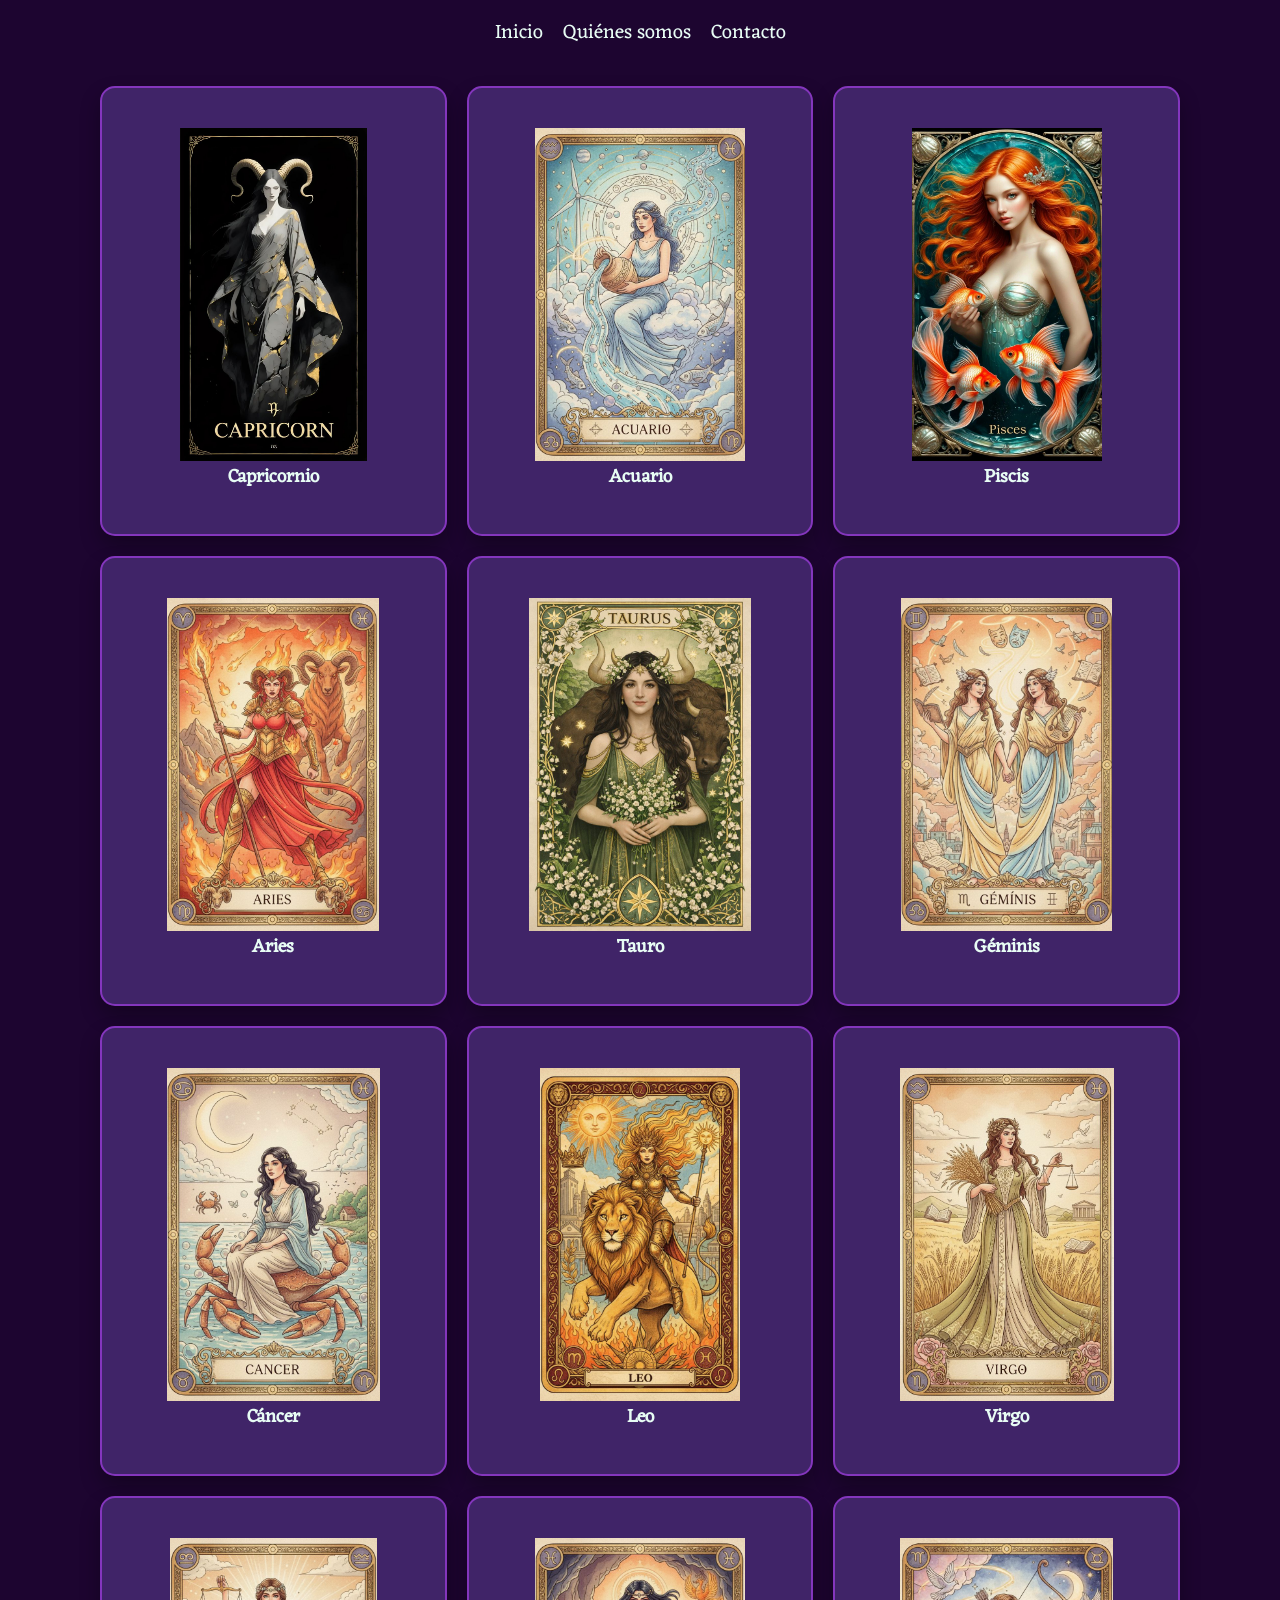
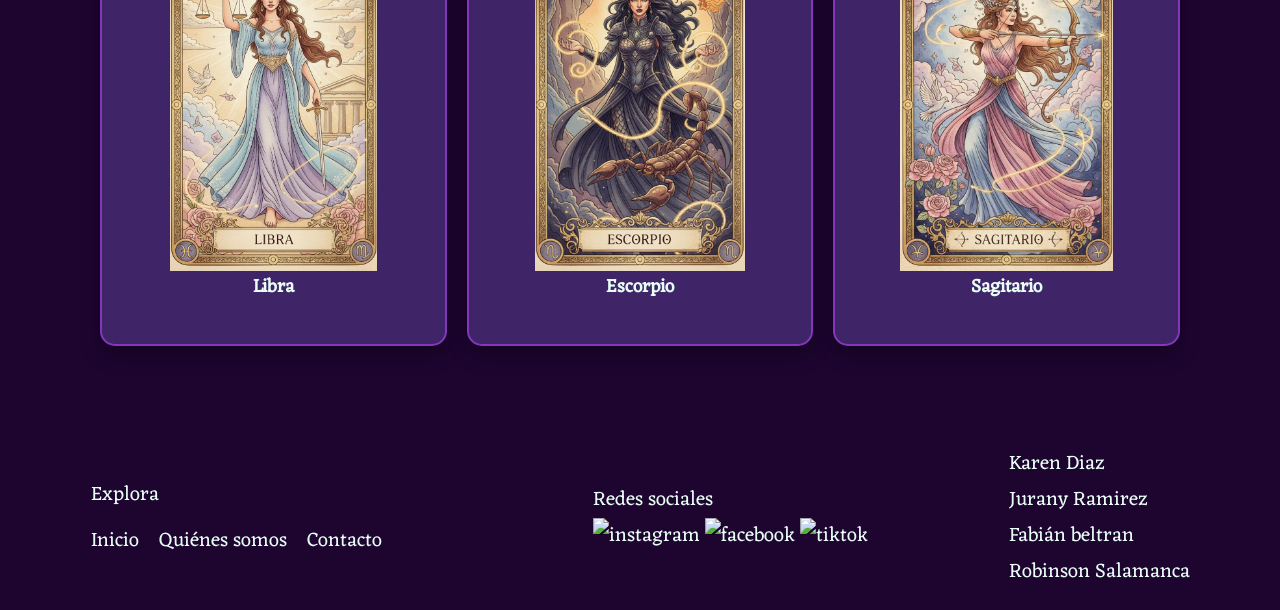
==== index.html @ 6ca30e59 "Revisar" ====
<!doctype html>
<html lang="es">
  <head>
    <meta charset="UTF-8" />
    <meta name="viewport" content="width=device-width, initial-scale=1.0" />
    <title>Tarot y tinto</title>
    <link rel="stylesheet" href="./css/styles.css" />
    <link href="https://googleapis.com" rel="stylesheet" />
    <link rel="icon" type="image/png" href="assets/favicon.png" />
  </head>
  <body>
    <nav>
      <ul>
        <li><a href="index.html">Inicio</a></li>
        <li><a href="./html/quienes-somos.html">Quiénes somos</a></li>
        <li><a href="./html/contacto.html">Contacto</a></li>
      </ul>
    </nav>

    <main id="galeria-signos">
      <div class="card" id="capricornio" onclick="voltear(this)">
        <div class="card-frente">
          <img src="assets/capricornio.jpg" alt="Capricornio" />
          <h3>Capricornio</h3>
          <p></p>
        </div>
        <div class="card-dorso">
          <h1>Capricornio</h1>
          <p>
            No todo el mundo está conspirando en tu contra, no eres tan
            importante. Deja de planear venganzas por cosas que solo pasaron en
            tu cabeza. Tu intensidad da miedo, y no del bueno.
          </p>
        </div>
      </div>

      <div class="card" id="acuario" onclick="voltear(this)">
        <div class="card-frente">
          <img src="assets/acuario.jpg" alt="Acuario" />
          <h3>Acuario</h3>
          <p></p>
        </div>
        <div class="card-dorso">
          <h1>Acuario</h1>
          <p>
            No eres "diferente" ni "especial", solo eres rara y difícil de
            tratar. Tu desapego emocional es solo una excusa para no admitir que
            te mueres de miedo de que alguien te conozca de verdad.
          </p>
        </div>
      </div>

      <div class="card" id="piscis" onclick="voltear(this)">
        <div class="card-frente">
          <img src="assets/piscis.jpg" alt="Piscis" />
          <h3>Piscis</h3>
          <p></p>
        </div>
        <div class="card-dorso">
          <h1>Piscis</h1>
          <p>
            Bájate de esa nube! Vives en un mundo de fantasía porque no aguantas
            la realidad. Deja de hacerte la víctima y de idealizar a gente que
            te trata como un zapato. ¡Amiga, date cuenta!
          </p>
        </div>
      </div>

      <div class="card" id="aries" onclick="voltear(this)">
        <div class="card-frente">
          <img src="assets/aries.jpg" alt="Aries" />
          <h3>Aries</h3>
          <p></p>
        </div>
        <div class="card-dorso">
          <h1>Aries</h1>
          <p>
            Bájale dos rayitas a tu intensidad. No eres líder, solo eres
            desesperada y quieres que todo se haga como tú digas. Deja de pelear
            con la pared, que el mundo no tiene la culpa de tu mal humor.
          </p>
        </div>
      </div>

      <div class="card" id="tauro" onclick="voltear(this)">
        <div class="card-frente">
          <img src="assets/tauro.jpg" alt="Tauro" />
          <h3>Tauro</h3>
          <p></p>
        </div>
        <div class="card-dorso">
          <h1>Tauro</h1>
          <p>
            Deja de ser tan terca y sal de ese sillón. No eres "leal", eres
            posesiva y te aferras a gente que claramente ya no te quiere ahí. Y
            no, la comida no va a llenar ese vacío emocional.
          </p>
        </div>
      </div>

      <div class="card" id="géminis" onclick="voltear(this)">
        <div class="card-frente">
          <img src="assets/geminis.jpg" alt="Géminis" />
          <h3>Géminis</h3>
          <p></p>
        </div>
        <div class="card-dorso">
          <h1>Géminis</h1>
          <p>
            Decídete por una personalidad, que ya nos tienes a todos mareados.
            Hablas tanto que ni tú misma te crees tus mentiras. Deja de ser tan
            "doble cara" y aprende a guardar un secreto por una vez.
          </p>
        </div>
      </div>

      <div class="card" id="cáncer" onclick="voltear(this)">
        <div class="card-frente">
          <img src="assets/cancer.jpg" alt="Cáncer" />
          <h3>Cáncer</h3>
          <p></p>
        </div>
        <div class="card-dorso">
          <h1>Cáncer</h1>
          <p>
            Deja de usar tus lágrimas como arma de destrucción masiva. No eres
            sensible, eres una manipuladora emocional que vive en el pasado. Tu
            ex ya te superó, supéralo tú también.
          </p>
        </div>
      </div>

      <div class="card" id="leo" onclick="voltear(this)">
        <div class="card-frente">
          <img src="assets/leo.jpg" alt="Leo" />
          <h3>Leo</h3>
          <p></p>
        </div>
        <div class="card-dorso">
          <h1>Leo</h1>
          <p>
            El sol sale para todos, no solo para iluminar tu ego. No eres el
            centro del universo y a nadie le importa tanto tu última historia de
            Instagram. Deja de buscar atención como si fueras una niña chiquita.
          </p>
        </div>
      </div>

      <div class="card" id="virgo" onclick="voltear(this)">
        <div class="card-frente">
          <img src="assets/virgo.jpg" alt="Virgo" />
          <h3>Virgo</h3>
          <p></p>
        </div>
        <div class="card-dorso">
          <h1>Virgo</h1>
          <p>
            Criticas la vida de los demás para no ver el desastre que es la
            tuya. Tu perfeccionismo es solo ansiedad disfrazada. Deja de juzgar
            a todo el mundo, que tú tampoco eres una santa.
          </p>
        </div>
      </div>

      <div class="card" id="libra" onclick="voltear(this)">
        <div class="card-frente">
          <img src="assets/libra.jpg" alt="Libra" />
          <h3>Libra</h3>
          <p></p>
        </div>
        <div class="card-dorso">
          <h1>Libra</h1>
          <p>
            Decídete por algo ya! Quieres quedar bien con Dios y con el diablo y
            terminas quedando mal con todos por no tener pantalones. Deja de ser
            tan migajera y de aceptar cualquier amor por miedo a la soledad.
          </p>
        </div>
      </div>

      <div class="card" id="escorpio" onclick="voltear(this)">
        <div class="card-frente">
          <img src="assets/escorpio.jpg" alt="Escorpio" />
          <h3>Escorpio</h3>
          <p></p>
        </div>
        <div class="card-dorso">
          <h1>Escorpio</h1>
          <p>
            No todo el mundo está conspirando en tu contra, no eres tan
            importante. Deja de planear venganzas por cosas que solo pasaron en
            tu cabeza. Tu intensidad da miedo, y no del bueno.
          </p>
        </div>
      </div>

      <div class="card" id="sagitario" onclick="voltear(this)">
        <div class="card-frente">
          <img src="assets/sagitario.jpg" alt="Sagitario" />
          <h3>Sagitario</h3>
          <p></p>
        </div>
        <div class="card-dorso">
          <h1>Sagitario</h1>
          <p>
            Tu supuesta "honestidad" es solo falta de educación. Te crees libre,
            pero solo eres una irresponsable que huye cuando las cosas se ponen
            serias. Deja de dar lecciones de vida que ni tú aplicas.
          </p>
        </div>
      </div>
    </main>
    <script src="./js/app.js"></script>

    <footer>
      <div>
        <p>Explora</p>
        <ul class="list">
          <li><a href="index.html">Inicio</a></li>
          <li><a href="./html/quienes-somos.html">Quiénes somos</a></li>
          <li><a href="./html/contacto.html">Contacto</a></li>
        </ul>
      </div>
      <div>
        <p>Redes sociales</p>
        <div>
          <a href="https://instagram.com">
            <img
              src="https://images.rawpixel.com/image_png_800/cHJpdmF0ZS9sci9pbWFnZXMvd2Vic2l0ZS8yMDIyLTA1L3JtNTM1LXNvY2lhbC0wMDNhLnBuZw.png"
              alt="instagram"
            />
          </a>
          <a href="https://facebook.com">
            <img
              src="https://encrypted-tbn0.gstatic.com/images?q=tbn:ANd9GcRlyJAS41irWml5jOV-83sBSYVyj7QE-tJa7Q&s"
              alt="facebook"
            />
          </a>
          <a href="https://tiktok.com">
            <img
              src="https://encrypted-tbn0.gstatic.com/images?q=tbn:ANd9GcSaRv1Ad1t_VUL7ce2rUyhbNiPBLe_olpWxSw&s"
              alt="tiktok"
            />
          </a>
        </div>
      </div>
      <div id="nombres">
        <p>Karen Diaz</p>
        <p>Jurany Ramirez</p>
        <p>Fabián beltran</p>
        <p>Robinson Salamanca</p>
      </div>
    </footer>
  </body>
</html>
---- css/styles.css ----
@font-face {
  font-family: 'eczar-regular'; 
  src: url('../fonts/eczar-v27-latin-regular.woff2') format('woff');
  font-weight: normal;
  font-style: normal;
  font-display: swap;
}

*{
    padding: 0;
    margin: 0;
    color: #E7FCF4;
    font-family: "eczar-regular", cursive;
    box-sizing: border-box;
}

body {
    background-color: #1D0530;
    min-height: 100vh;
}

nav {
    position: sticky;
    top: 0;
    background-color: #1D0530;
}
ul {
    display: flex;
    align-items: center;
    justify-content: center;
    gap: 20px;
    list-style: none;
    padding: 15px 50px; 
    font-size: 20px;
}

a {
    text-decoration: none;
}

a:hover {
    color: #F2C251;
    text-shadow: 0px 0px 5px #E7FCF4;
}

footer {
    margin-top: auto;
    display: flex;
    align-items: center;
    justify-content:space-around;
    font-size: 20px;
    width: 100%;
    padding: 20px;
}

footer img {
    width: 30px;
    height: 30px;
}
.list {
    display: flex;
    align-items: center;
    justify-content: center;
    gap: 20px;
    list-style: none;
    padding: 10px 70px 0px 0px;
}

#galeria-signos {
    display: flex;
    gap: 20px;
    flex-wrap: wrap;
    padding: 20px 100px;
}
.card {
    flex: 1 1 300px;
}

.card img {
    width: 100%;
    max-height: 450px;
    border-radius: 10px;
}
section {
    max-width: 600px;
    margin: 60px auto;
    padding: 20px;
    text-align: center;
}

h2 {
    color: #F2C251;
    margin-bottom: 20px;
    font-size: 2rem;
}

.infoContacto {
    display: flex;
    justify-content: center;
    margin-bottom: 40px;
}

.tarjeta {
    background-color: #402468;
    border: 2px solid #8436BD;
    padding: 20px;
    border-radius: 8px;
}

.tarjeta h3 {
    color: #F2C251;
    margin-bottom: 5px;
}

.form-wrap {
    display: flex;
    flex-direction: column;
    text-align: left;
    background: #402468;
    padding: 40px;
    border-radius: 15px;
    border: 1px solid #8436BD;
}

label {
    color: #E7FCF4;
    margin-bottom: 8px;
}

input, textarea {
    background-color: #1D0530;
    border: 1px solid #8436BD;
    color: #E7FCF4;
    padding: 12px;
    margin-bottom: 20px;
    border-radius: 5px;
    outline: none;
}

input:focus, textarea:focus {
    border-color: #F2C251;
}

#btn-enviar {
    background-color: #F2C251;
    color: #1D0530;
    border: none;
    padding: 15px;
    font-weight: bold;
    font-size: 1rem;
    cursor: pointer;
    border-radius: 5px;
    transition: 0.3s;
}

#btn-enviar:hover {
    background-color: #8436BD;
    color: #E7FCF4;
}


#galeria-signos {
    display: flex;
    gap: 20px;
    flex-wrap: wrap;
    padding: 20px 100px;
    /* Da profundidad al giro */
    perspective: 1200px; 
}

.card {
    flex: 1 1 300px;
    height: 450px; 
    position: relative;
    cursor: pointer;
    transform-style: preserve-3d;
    transition: transform 0.8s cubic-bezier(0.175, 0.885, 0.32, 1.275);
}


.card.flipped {
    transform: rotateY(180deg);
}

.card-frente, .card-dorso {
    position: absolute;
    width: 100%;
    height: 100%;
    backface-visibility: hidden;
    border-radius: 15px;
    border: 2px solid #8436BD;
    background-color: #402468;
    display: flex;
    flex-direction: column;
    align-items: center;
    justify-content: center;
    padding: 20px;
    box-shadow: 0 10px 20px rgba(0,0,0,0.3);
}

.card-frente {
    z-index: 2;
    transform: rotateY(0deg);
}

.card-frente h1 {
    font-size: 2.5rem;
    color: #F2C251;
    text-shadow: 2px 2px 5px rgba(0,0,0,0.5);
}


.card-frente, .card-dorso {
    position: absolute;
    width: 100%;
    height: 100%;
    backface-visibility: hidden; 
}

.card {
    width: 300px;
    height: 450px;
    position: relative;
    transform-style: preserve-3d;
    perspective: 1000px;
}

.card-frente, .card-dorso {
    position: absolute;
    inset: 0;
    width: 100%;
    height: 100%;
    backface-visibility: hidden;
    overflow: hidden;
    display: flex;
    flex-direction: column;
    align-items: center;
    padding: 15px;
    box-sizing: border-box;
}

.card-frente img {
    width: 100%;
    height: auto;
    max-height: 80%;
    object-fit: contain;
}

.card-dorso {
    transform: rotateY(180deg);
    justify-content: center;
}

.card-dorso p {
    font-size: 0.9rem;
    line-height: 1.4;
    text-align: center;
    overflow-y: auto;
    margin: 0;
}

footer {
    position: relative;
    margin-top: 60px;
}


.about {
  padding: 60px 20px;
  text-align: center;
  max-width: 1200px;
  margin: 0 auto;
  font-size: 1.1rem; 
}


.about .title {
  font-size: 3.2rem;
  color: #F2C251;
  margin-bottom: 20px;
  font-weight: 800;
  letter-spacing: 1px;
}

.about .intro {
  max-width: 750px;
  margin: 0 auto 50px;
  line-height: 1.8;
  font-size: 1.25rem;
  opacity: 0.95;
}


.about .team {
  display: grid;
  grid-template-columns: repeat(4, 1fr);
  gap: 25px;
}


.about .card-about {
  background: linear-gradient(145deg, #2a0a45, #1D0530);
  border: 1px solid #8436BD;
  border-radius: 18px;
  padding: 25px;
  transition: all 0.35s ease;
  cursor: pointer;
  position: relative;
  overflow: hidden;
}


.about .card-about::before {
  content: "";
  position: absolute;
  width: 150%;
  height: 150%;
  background: radial-gradient(circle, rgba(242,194,81,0.15), transparent);
  top: -50%;
  left: -50%;
  opacity: 0;
  transition: 0.3s;
}

.about .card-about:hover::before {
  opacity: 1;
}


.about .card-about h2 {
  color: #F2C251;
  font-weight: 700;
  font-size: 1.5rem;
  margin-bottom: 5px;
}

.about .card-about h3 {
  font-size: 1.1rem;
  margin-bottom: 12px;
  font-weight: 600;
  opacity: 0.9;
}

.about .card-about p {
  font-size: 1.05rem;
  opacity: 0.9;
}

.about .card-about span {
  display: block;
  margin-top: 15px;
  font-style: italic;
  opacity: 0.8;
  font-size: 1rem;
}


.about .card-about:hover {
  transform: translateY(-12px) scale(1.04);
  box-shadow: 0 0 20px rgba(242,194,81,0.5);
  border-color: #F2C251;
}


.about .purpose {
  margin-top: 70px;
  padding-top: 30px;
  border-top: 1px solid #8436BD;
}

.about .purpose h2 {
  color: #F2C251;
  font-size: 2.2rem;
  margin-bottom: 15px;
}

.about .purpose p {
  max-width: 650px;
  margin: 0 auto;
  line-height: 1.8;
  font-size: 1.2rem;
  opacity: 0.95;
}


@media (max-width: 900px) {
  .about .team {
    grid-template-columns: repeat(2, 1fr);
  }
}

@media (max-width: 500px) {
  .about .team {
    grid-template-columns: 1fr;
  }

  .about .title {
    font-size: 2.4rem;
  }
}
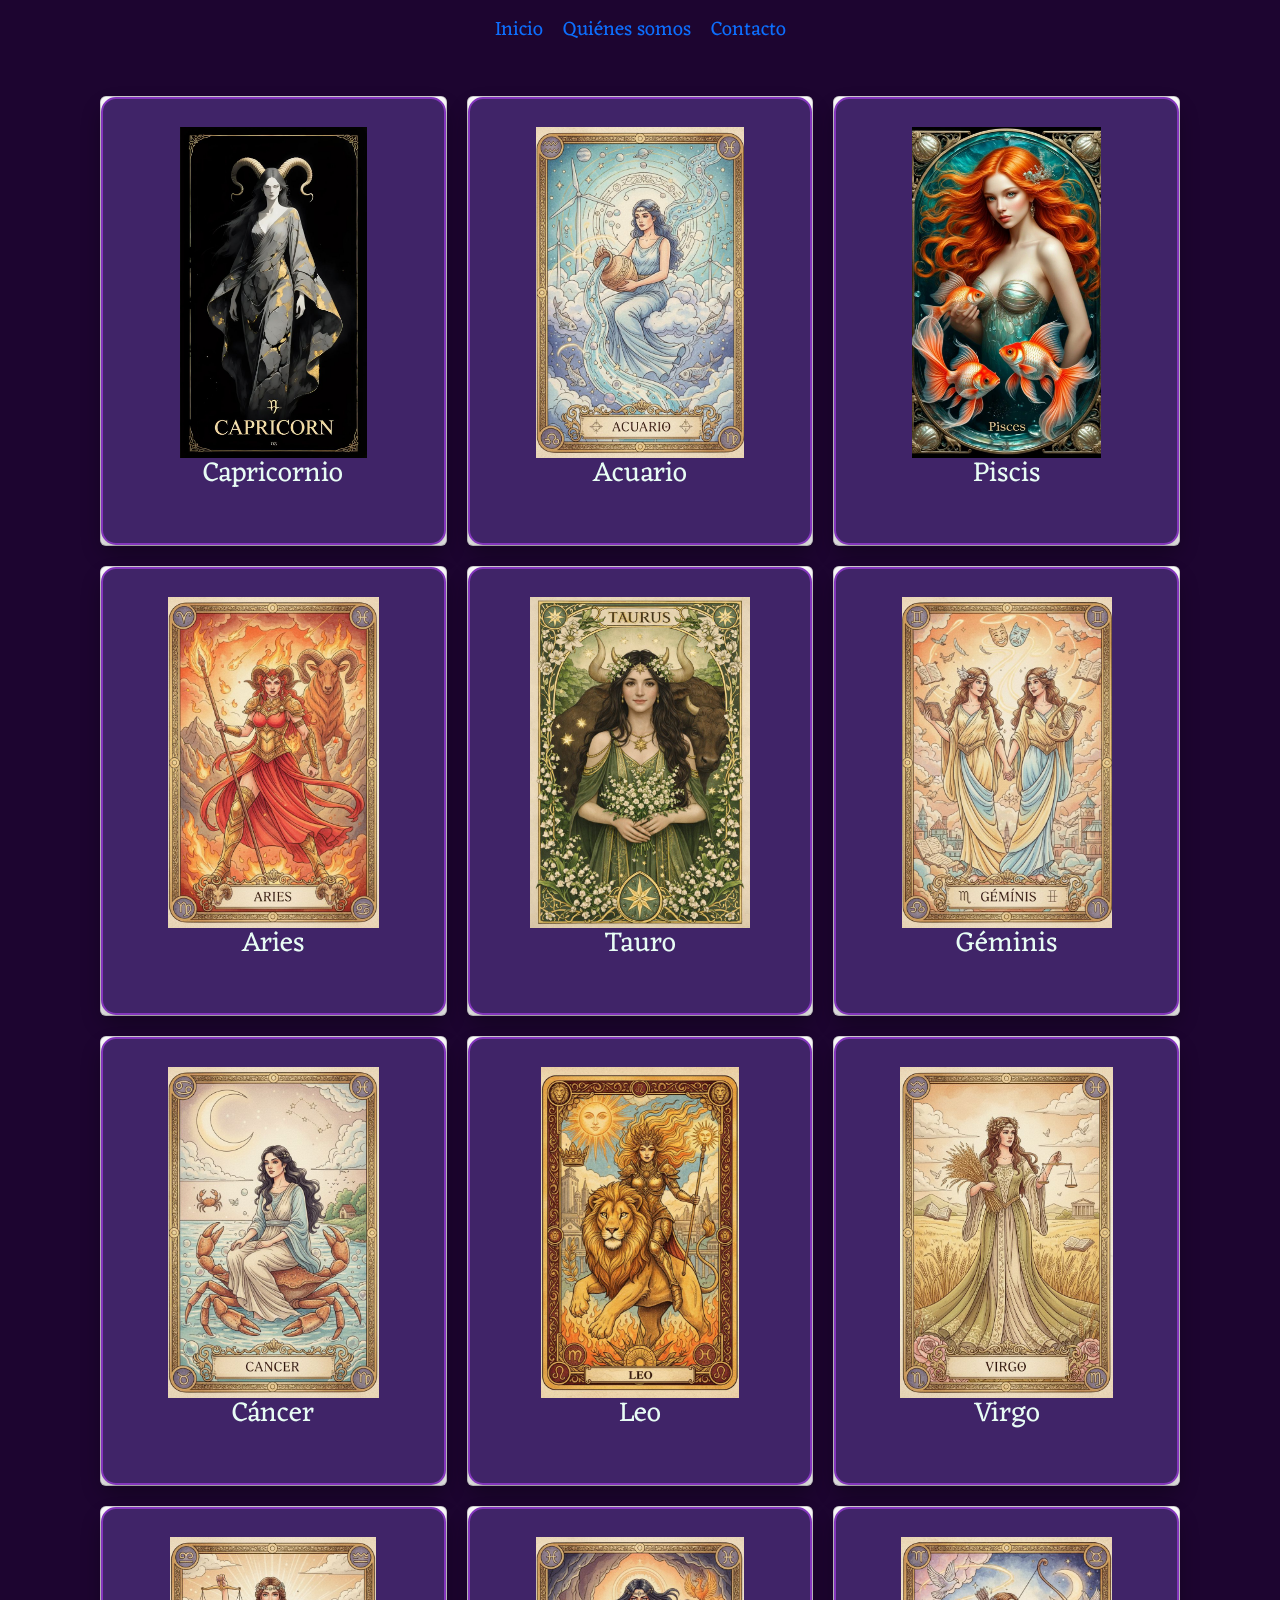
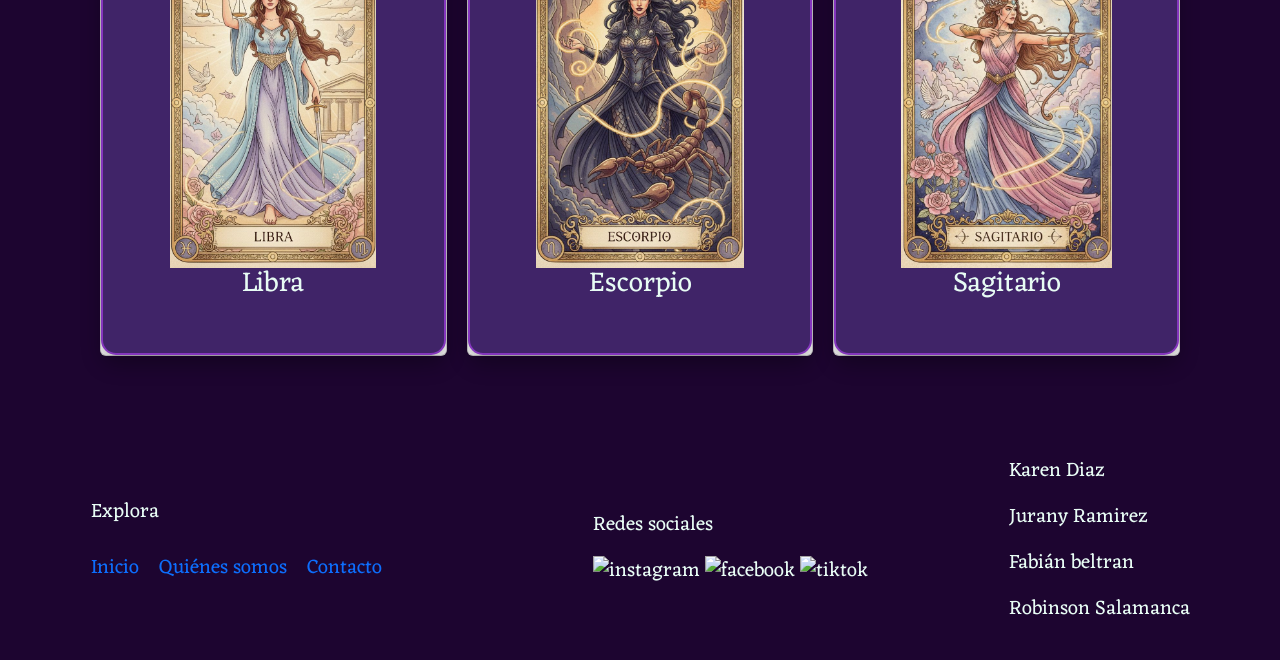
==== commit bb322a71: "Revisar" ====
--- a/index.html
+++ b/index.html
@@ -4,6 +4,7 @@
     <meta charset="UTF-8" />
     <meta name="viewport" content="width=device-width, initial-scale=1.0" />
     <title>Tarot y tinto</title>
+    <link href="https://cdn.jsdelivr.net/npm/bootstrap@5.3.8/dist/css/bootstrap.min.css" rel="stylesheet" integrity="sha384-sRIl4kxILFvY47J16cr9ZwB07vP4J8+LH7qKQnuqkuIAvNWLzeN8tE5YBujZqJLB" crossorigin="anonymous">
     <link rel="stylesheet" href="./css/styles.css" />
     <link href="https://googleapis.com" rel="stylesheet" />
     <link rel="icon" type="image/png" href="assets/favicon.png" />
@@ -210,7 +211,7 @@
         </div>
       </div>
     </main>
-    <script src="./js/app.js"></script>
+    
 
     <footer>
       <div>
@@ -251,5 +252,8 @@
         <p>Robinson Salamanca</p>
       </div>
     </footer>
+    <script src="https://cdn.jsdelivr.net/npm/bootstrap@5.3.8/dist/js/bootstrap.bundle.min.js" integrity="sha384-FKyoEForCGlyvwx9Hj09JcYn3nv7wiPVlz7YYwJrWVcXK/BmnVDxM+D2scQbITxI" crossorigin="anonymous"></script>
+
+    <script src="./js/app.js"></script>
   </body>
 </html>
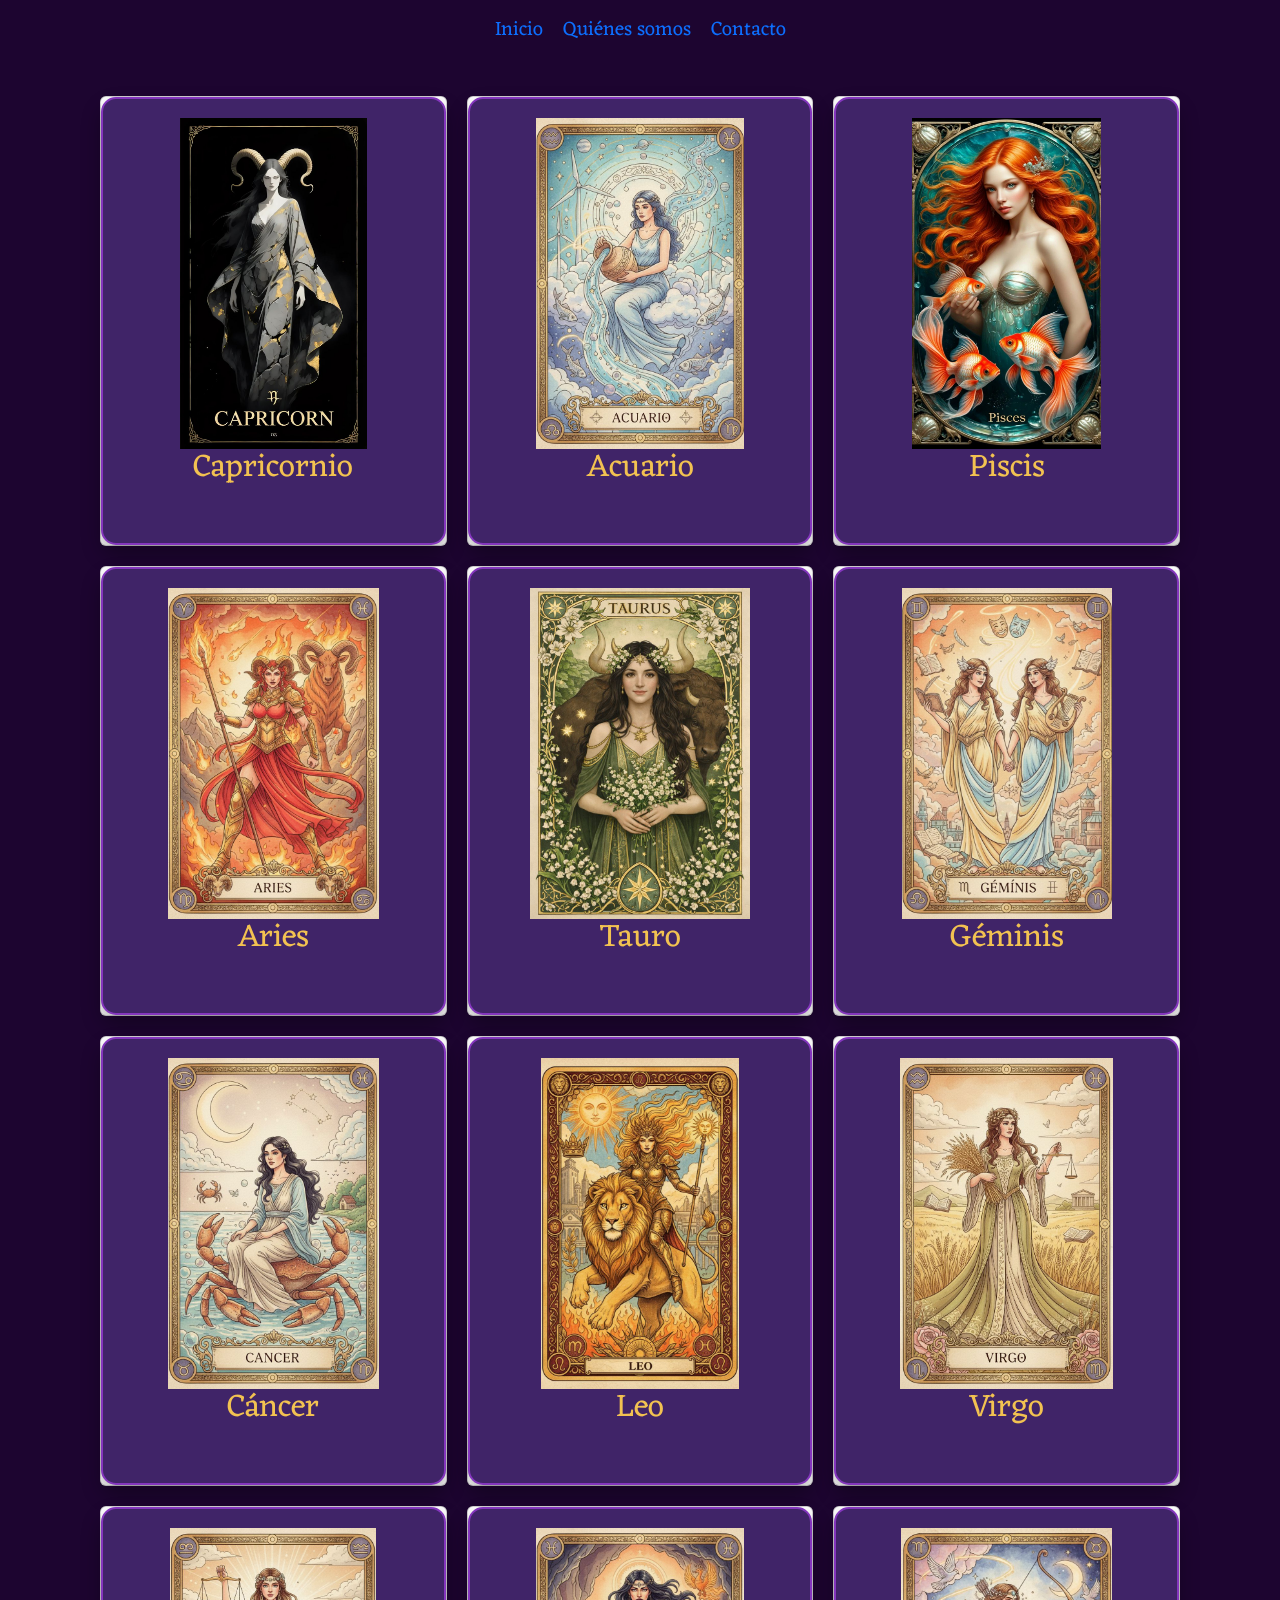
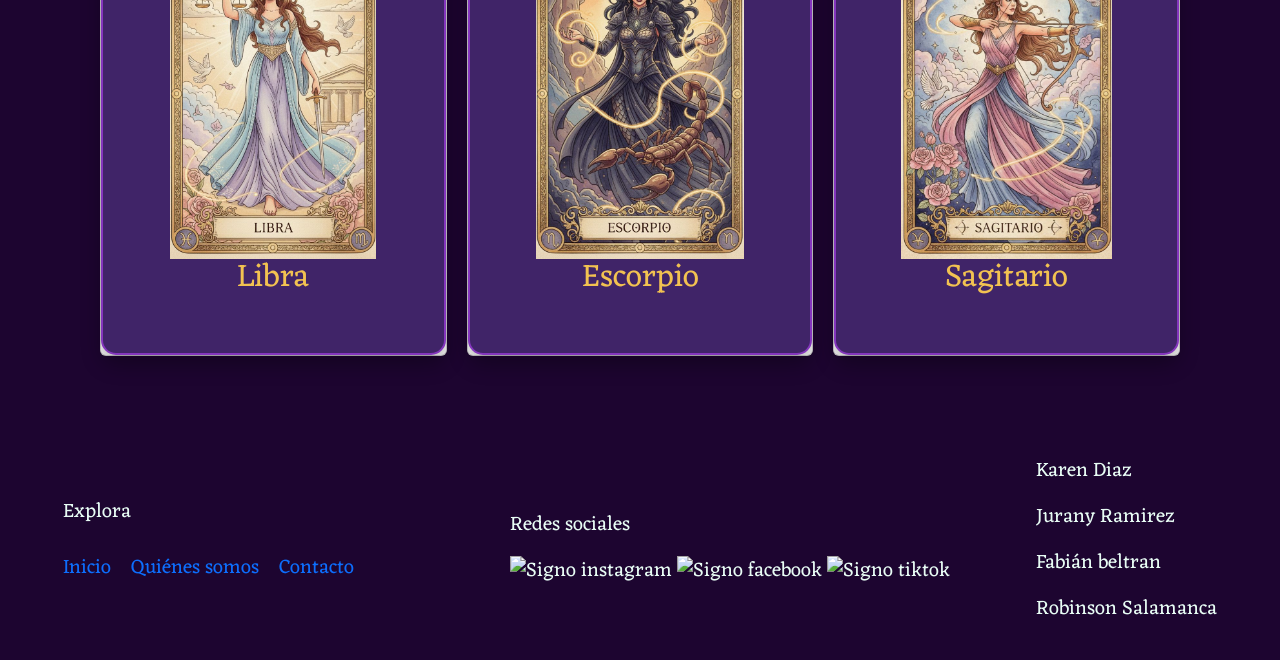
==== commit 51ce3526: "Cambiar links rotos y títulos" ====
--- a/index.html
+++ b/index.html
@@ -4,9 +4,13 @@
     <meta charset="UTF-8" />
     <meta name="viewport" content="width=device-width, initial-scale=1.0" />
     <title>Tarot y tinto</title>
-    <link href="https://cdn.jsdelivr.net/npm/bootstrap@5.3.8/dist/css/bootstrap.min.css" rel="stylesheet" integrity="sha384-sRIl4kxILFvY47J16cr9ZwB07vP4J8+LH7qKQnuqkuIAvNWLzeN8tE5YBujZqJLB" crossorigin="anonymous">
+    <link
+      href="https://cdn.jsdelivr.net/npm/bootstrap@5.3.8/dist/css/bootstrap.min.css"
+      rel="stylesheet"
+      integrity="sha384-sRIl4kxILFvY47J16cr9ZwB07vP4J8+LH7qKQnuqkuIAvNWLzeN8tE5YBujZqJLB"
+      crossorigin="anonymous"
+    />
     <link rel="stylesheet" href="./css/styles.css" />
-    <link href="https://googleapis.com" rel="stylesheet" />
     <link rel="icon" type="image/png" href="assets/favicon.png" />
   </head>
   <body>
@@ -21,12 +25,12 @@
     <main id="galeria-signos">
       <div class="card" id="capricornio" onclick="voltear(this)">
         <div class="card-frente">
-          <img src="assets/capricornio.jpg" alt="Capricornio" />
-          <h3>Capricornio</h3>
-          <p></p>
-        </div>
-        <div class="card-dorso">
-          <h1>Capricornio</h1>
+          <img loading="lazy" src="assets/capricornio.jpg" alt="Signo Capricornio" />
+          <h2>Capricornio</h2>
+          <p></p>
+        </div>
+        <div class="card-dorso">
+          <h2>Capricornio</h2>
           <p>
             No todo el mundo está conspirando en tu contra, no eres tan
             importante. Deja de planear venganzas por cosas que solo pasaron en
@@ -37,12 +41,12 @@
 
       <div class="card" id="acuario" onclick="voltear(this)">
         <div class="card-frente">
-          <img src="assets/acuario.jpg" alt="Acuario" />
-          <h3>Acuario</h3>
-          <p></p>
-        </div>
-        <div class="card-dorso">
-          <h1>Acuario</h1>
+          <img loading="lazy" src="assets/acuario.jpg" alt="Signo Acuario" />
+          <h2>Acuario</h2>
+          <p></p>
+        </div>
+        <div class="card-dorso">
+          <h2>Acuario</h2>
           <p>
             No eres "diferente" ni "especial", solo eres rara y difícil de
             tratar. Tu desapego emocional es solo una excusa para no admitir que
@@ -53,12 +57,12 @@
 
       <div class="card" id="piscis" onclick="voltear(this)">
         <div class="card-frente">
-          <img src="assets/piscis.jpg" alt="Piscis" />
-          <h3>Piscis</h3>
-          <p></p>
-        </div>
-        <div class="card-dorso">
-          <h1>Piscis</h1>
+          <img loading="lazy" src="assets/piscis.jpg" alt="Signo Piscis" />
+          <h2>Piscis</h2>
+          <p></p>
+        </div>
+        <div class="card-dorso">
+          <h2>Piscis</h2>
           <p>
             Bájate de esa nube! Vives en un mundo de fantasía porque no aguantas
             la realidad. Deja de hacerte la víctima y de idealizar a gente que
@@ -69,12 +73,12 @@
 
       <div class="card" id="aries" onclick="voltear(this)">
         <div class="card-frente">
-          <img src="assets/aries.jpg" alt="Aries" />
-          <h3>Aries</h3>
-          <p></p>
-        </div>
-        <div class="card-dorso">
-          <h1>Aries</h1>
+          <img loading="lazy" src="assets/aries.jpg" alt="Signo Aries" />
+          <h2>Aries</h2>
+          <p></p>
+        </div>
+        <div class="card-dorso">
+          <h2>Aries</h2>
           <p>
             Bájale dos rayitas a tu intensidad. No eres líder, solo eres
             desesperada y quieres que todo se haga como tú digas. Deja de pelear
@@ -85,12 +89,12 @@
 
       <div class="card" id="tauro" onclick="voltear(this)">
         <div class="card-frente">
-          <img src="assets/tauro.jpg" alt="Tauro" />
-          <h3>Tauro</h3>
-          <p></p>
-        </div>
-        <div class="card-dorso">
-          <h1>Tauro</h1>
+          <img loading="lazy" src="assets/tauro.jpg" alt="Signo Tauro" />
+          <h2>Tauro</h2>
+          <p></p>
+        </div>
+        <div class="card-dorso">
+          <h2>Tauro</h2>
           <p>
             Deja de ser tan terca y sal de ese sillón. No eres "leal", eres
             posesiva y te aferras a gente que claramente ya no te quiere ahí. Y
@@ -99,14 +103,14 @@
         </div>
       </div>
 
-      <div class="card" id="géminis" onclick="voltear(this)">
-        <div class="card-frente">
-          <img src="assets/geminis.jpg" alt="Géminis" />
-          <h3>Géminis</h3>
-          <p></p>
-        </div>
-        <div class="card-dorso">
-          <h1>Géminis</h1>
+      <div class="card" id="geminis" onclick="voltear(this)">
+        <div class="card-frente">
+          <img loading="lazy" src="assets/geminis.jpg" alt="Signo Géminis" />
+          <h2>Géminis</h2>
+          <p></p>
+        </div>
+        <div class="card-dorso">
+          <h2>Géminis</h2>
           <p>
             Decídete por una personalidad, que ya nos tienes a todos mareados.
             Hablas tanto que ni tú misma te crees tus mentiras. Deja de ser tan
@@ -117,12 +121,12 @@
 
       <div class="card" id="cáncer" onclick="voltear(this)">
         <div class="card-frente">
-          <img src="assets/cancer.jpg" alt="Cáncer" />
-          <h3>Cáncer</h3>
-          <p></p>
-        </div>
-        <div class="card-dorso">
-          <h1>Cáncer</h1>
+          <img loading="lazy" src="assets/cancer.jpg" alt="Signo Cáncer" />
+          <h2>Cáncer</h2>
+          <p></p>
+        </div>
+        <div class="card-dorso">
+          <h2>Cáncer</h2>
           <p>
             Deja de usar tus lágrimas como arma de destrucción masiva. No eres
             sensible, eres una manipuladora emocional que vive en el pasado. Tu
@@ -133,12 +137,12 @@
 
       <div class="card" id="leo" onclick="voltear(this)">
         <div class="card-frente">
-          <img src="assets/leo.jpg" alt="Leo" />
-          <h3>Leo</h3>
-          <p></p>
-        </div>
-        <div class="card-dorso">
-          <h1>Leo</h1>
+          <img loading="lazy" src="assets/leo.jpg" alt="Signo Leo" />
+          <h2>Leo</h2>
+          <p></p>
+        </div>
+        <div class="card-dorso">
+          <h2>Leo</h2>
           <p>
             El sol sale para todos, no solo para iluminar tu ego. No eres el
             centro del universo y a nadie le importa tanto tu última historia de
@@ -149,12 +153,12 @@
 
       <div class="card" id="virgo" onclick="voltear(this)">
         <div class="card-frente">
-          <img src="assets/virgo.jpg" alt="Virgo" />
-          <h3>Virgo</h3>
-          <p></p>
-        </div>
-        <div class="card-dorso">
-          <h1>Virgo</h1>
+          <img loading="lazy" src="assets/virgo.jpg" alt="Signo Virgo" />
+          <h2>Virgo</h2>
+          <p></p>
+        </div>
+        <div class="card-dorso">
+          <h2>Virgo</h2>
           <p>
             Criticas la vida de los demás para no ver el desastre que es la
             tuya. Tu perfeccionismo es solo ansiedad disfrazada. Deja de juzgar
@@ -165,12 +169,12 @@
 
       <div class="card" id="libra" onclick="voltear(this)">
         <div class="card-frente">
-          <img src="assets/libra.jpg" alt="Libra" />
-          <h3>Libra</h3>
-          <p></p>
-        </div>
-        <div class="card-dorso">
-          <h1>Libra</h1>
+          <img loading="lazy" src="assets/libra.jpg" alt="Signo Libra" />
+          <h2>Libra</h2>
+          <p></p>
+        </div>
+        <div class="card-dorso">
+          <h2>Libra</h2>
           <p>
             Decídete por algo ya! Quieres quedar bien con Dios y con el diablo y
             terminas quedando mal con todos por no tener pantalones. Deja de ser
@@ -181,12 +185,12 @@
 
       <div class="card" id="escorpio" onclick="voltear(this)">
         <div class="card-frente">
-          <img src="assets/escorpio.jpg" alt="Escorpio" />
-          <h3>Escorpio</h3>
-          <p></p>
-        </div>
-        <div class="card-dorso">
-          <h1>Escorpio</h1>
+          <img loading="lazy" src="assets/escorpio.jpg" alt="Signo Escorpio" />
+          <h2>Escorpio</h2>
+          <p></p>
+        </div>
+        <div class="card-dorso">
+          <h2>Escorpio</h2>
           <p>
             No todo el mundo está conspirando en tu contra, no eres tan
             importante. Deja de planear venganzas por cosas que solo pasaron en
@@ -197,21 +201,20 @@
 
       <div class="card" id="sagitario" onclick="voltear(this)">
         <div class="card-frente">
-          <img src="assets/sagitario.jpg" alt="Sagitario" />
-          <h3>Sagitario</h3>
-          <p></p>
-        </div>
-        <div class="card-dorso">
-          <h1>Sagitario</h1>
-          <p>
-            Tu supuesta "honestidad" es solo falta de educación. Te crees libre,
+          <img loading="lazy" src="assets/sagitario.jpg" alt="Signo Sagitario" />
+          <h2>Sagitario</h2>
+          <p></p>
+        </div>
+        <div class="card-dorso">
+          <h2>Sagitario</h2>
+          <p>
+            Tu supuesta "honestidad" es solo falta Signo de educación. Te crees libre,
             pero solo eres una irresponsable que huye cuando las cosas se ponen
             serias. Deja de dar lecciones de vida que ni tú aplicas.
           </p>
         </div>
       </div>
     </main>
-    
 
     <footer>
       <div>
@@ -226,21 +229,21 @@
         <p>Redes sociales</p>
         <div>
           <a href="https://instagram.com">
-            <img
+            <img loading="lazy"
               src="https://images.rawpixel.com/image_png_800/cHJpdmF0ZS9sci9pbWFnZXMvd2Vic2l0ZS8yMDIyLTA1L3JtNTM1LXNvY2lhbC0wMDNhLnBuZw.png"
-              alt="instagram"
+              alt="Signo instagram"
             />
           </a>
           <a href="https://facebook.com">
-            <img
+            <img loading="lazy"
               src="https://encrypted-tbn0.gstatic.com/images?q=tbn:ANd9GcRlyJAS41irWml5jOV-83sBSYVyj7QE-tJa7Q&s"
-              alt="facebook"
+              alt="Signo facebook"
             />
           </a>
           <a href="https://tiktok.com">
-            <img
+            <img loading="lazy"
               src="https://encrypted-tbn0.gstatic.com/images?q=tbn:ANd9GcSaRv1Ad1t_VUL7ce2rUyhbNiPBLe_olpWxSw&s"
-              alt="tiktok"
+              alt="Signo tiktok"
             />
           </a>
         </div>
@@ -252,7 +255,11 @@
         <p>Robinson Salamanca</p>
       </div>
     </footer>
-    <script src="https://cdn.jsdelivr.net/npm/bootstrap@5.3.8/dist/js/bootstrap.bundle.min.js" integrity="sha384-FKyoEForCGlyvwx9Hj09JcYn3nv7wiPVlz7YYwJrWVcXK/BmnVDxM+D2scQbITxI" crossorigin="anonymous"></script>
+    <script
+      src="https://cdn.jsdelivr.net/npm/bootstrap@5.3.8/dist/js/bootstrap.bundle.min.js"
+      integrity="sha384-FKyoEForCGlyvwx9Hj09JcYn3nv7wiPVlz7YYwJrWVcXK/BmnVDxM+D2scQbITxI"
+      crossorigin="anonymous"
+    ></script>
 
     <script src="./js/app.js"></script>
   </body>
--- a/css/styles.css
+++ b/css/styles.css
@@ -266,52 +266,47 @@
 }
 
 
+
 .about {
   padding: 60px 20px;
   text-align: center;
   max-width: 1200px;
   margin: 0 auto;
-  font-size: 1.1rem; 
-}
-
-
+  font-size: 1.1rem;
+}
+
+/* TITULO */
 .about .title {
-  font-size: 3.2rem;
+  font-size: 3rem;
   color: #F2C251;
   margin-bottom: 20px;
   font-weight: 800;
   letter-spacing: 1px;
 }
 
+/* INTRO */
 .about .intro {
   max-width: 750px;
   margin: 0 auto 50px;
   line-height: 1.8;
-  font-size: 1.25rem;
+  font-size: 1.2rem;
   opacity: 0.95;
 }
 
-
-.about .team {
-  display: grid;
-  grid-template-columns: repeat(4, 1fr);
-  gap: 25px;
-}
-
-
-.about .card-about {
+/* CARD About*/
+.card-about {
   background: linear-gradient(145deg, #2a0a45, #1D0530);
   border: 1px solid #8436BD;
   border-radius: 18px;
   padding: 25px;
-  transition: all 0.35s ease;
+  transition: all 0.3s ease;
   cursor: pointer;
   position: relative;
   overflow: hidden;
 }
 
-
-.about .card-about::before {
+/* EFECTO LUZ */
+.card-about::before {
   content: "";
   position: absolute;
   width: 150%;
@@ -320,49 +315,49 @@
   top: -50%;
   left: -50%;
   opacity: 0;
-  transition: 0.3s;
-}
-
-.about .card-about:hover::before {
+  transition: 0.4s;
+}
+
+.card-about:hover::before {
   opacity: 1;
 }
 
-
-.about .card-about h2 {
+/* TEXTOS */
+.card-about h2 {
   color: #F2C251;
   font-weight: 700;
-  font-size: 1.5rem;
+  font-size: 1.4rem;
   margin-bottom: 5px;
 }
 
-.about .card-about h3 {
+.card-about h3 {
   font-size: 1.1rem;
   margin-bottom: 12px;
   font-weight: 600;
   opacity: 0.9;
 }
 
-.about .card-about p {
-  font-size: 1.05rem;
+.card-about p {
+  font-size: 1rem;
   opacity: 0.9;
 }
 
-.about .card-about span {
+.card-about span {
   display: block;
   margin-top: 15px;
   font-style: italic;
   opacity: 0.8;
-  font-size: 1rem;
-}
-
-
-.about .card-about:hover {
-  transform: translateY(-12px) scale(1.04);
-  box-shadow: 0 0 20px rgba(242,194,81,0.5);
+  font-size: 0.95rem;
+}
+
+/* HOVER  */
+.card-about:hover {
+  transform: translateY(-6px) scale(1.02);
+  box-shadow: 0 0 20px rgba(242,194,81,0.4);
   border-color: #F2C251;
 }
 
-
+/* PURPOSE */
 .about .purpose {
   margin-top: 70px;
   padding-top: 30px;
@@ -371,7 +366,7 @@
 
 .about .purpose h2 {
   color: #F2C251;
-  font-size: 2.2rem;
+  font-size: 2rem;
   margin-bottom: 15px;
 }
 
@@ -379,23 +374,6 @@
   max-width: 650px;
   margin: 0 auto;
   line-height: 1.8;
-  font-size: 1.2rem;
+  font-size: 1.15rem;
   opacity: 0.95;
-}
-
-
-@media (max-width: 900px) {
-  .about .team {
-    grid-template-columns: repeat(2, 1fr);
-  }
-}
-
-@media (max-width: 500px) {
-  .about .team {
-    grid-template-columns: 1fr;
-  }
-
-  .about .title {
-    font-size: 2.4rem;
-  }
-}
+}
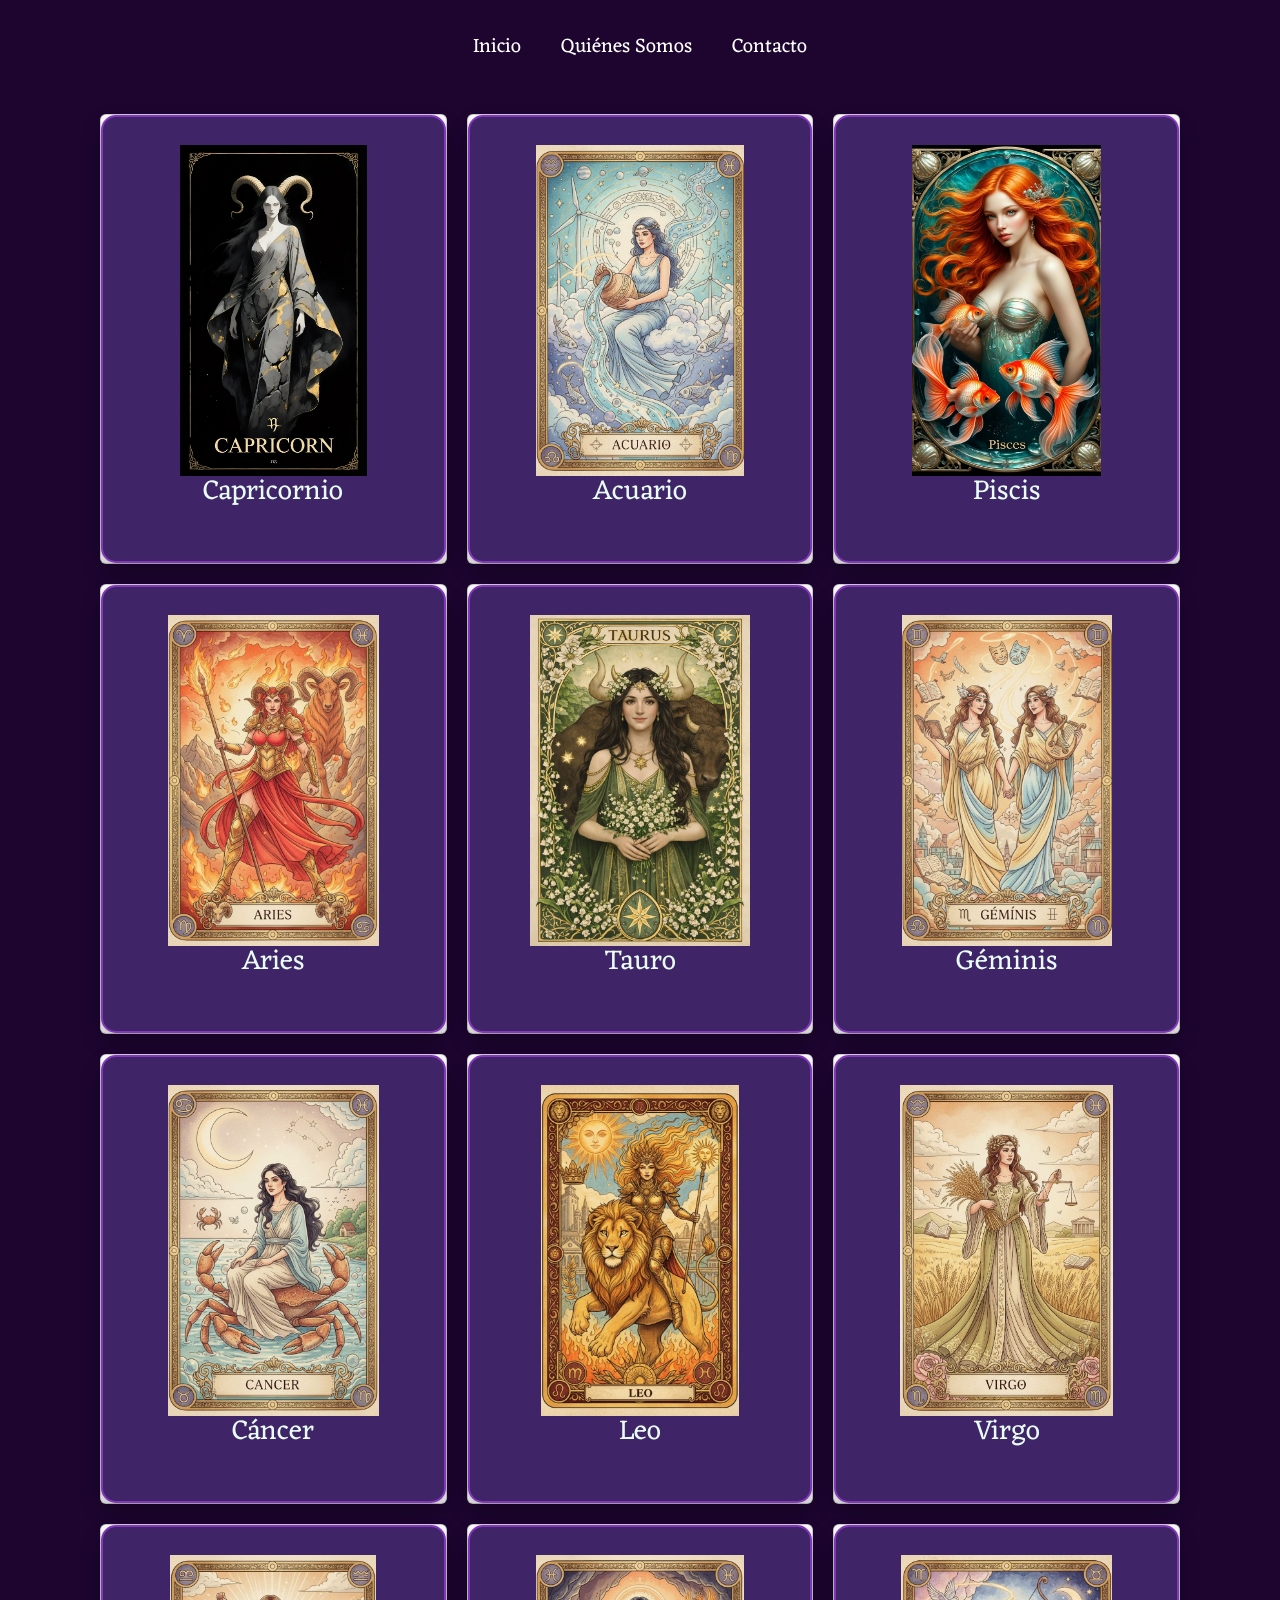
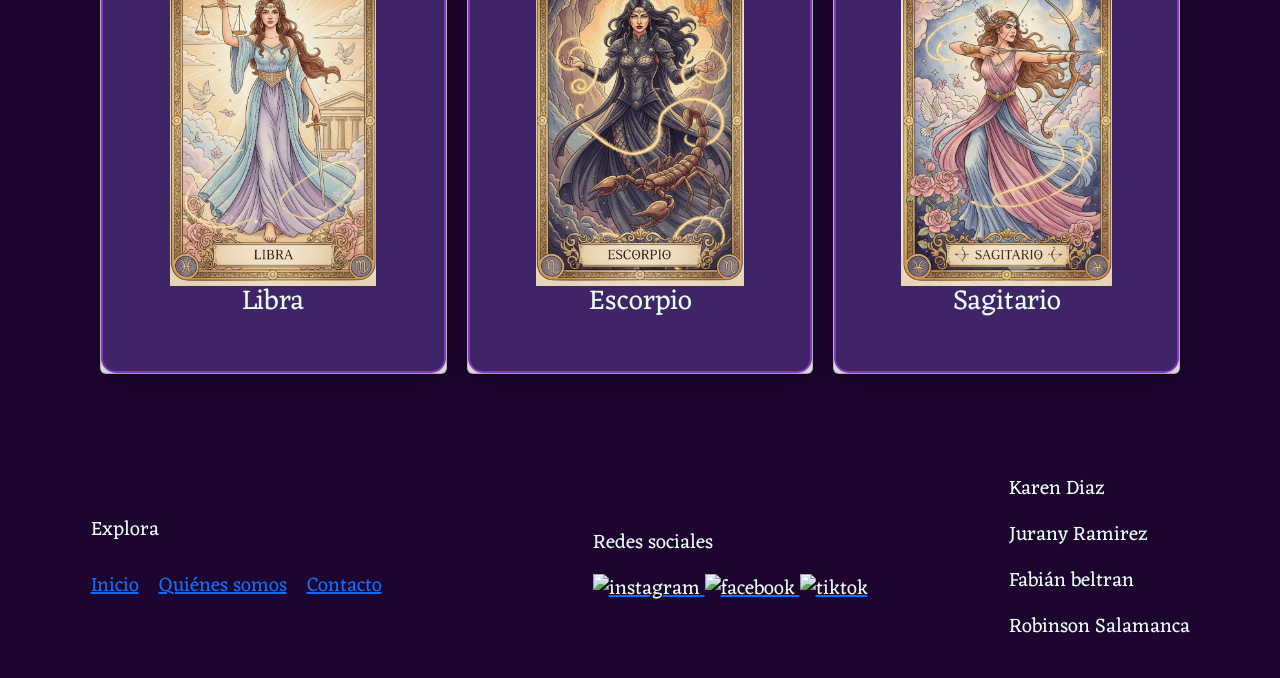
==== commit 632908e2: "Bootstrap Navbar" ====
--- a/index.html
+++ b/index.html
@@ -4,217 +4,203 @@
     <meta charset="UTF-8" />
     <meta name="viewport" content="width=device-width, initial-scale=1.0" />
     <title>Tarot y tinto</title>
-    <link
-      href="https://cdn.jsdelivr.net/npm/bootstrap@5.3.8/dist/css/bootstrap.min.css"
-      rel="stylesheet"
-      integrity="sha384-sRIl4kxILFvY47J16cr9ZwB07vP4J8+LH7qKQnuqkuIAvNWLzeN8tE5YBujZqJLB"
-      crossorigin="anonymous"
-    />
+    <link href="https://cdn.jsdelivr.net/npm/bootstrap@5.3.8/dist/css/bootstrap.min.css" rel="stylesheet" integrity="sha384-sRIl4kxILFvY47J16cr9ZwB07vP4J8+LH7qKQnuqkuIAvNWLzeN8tE5YBujZqJLB" crossorigin="anonymous">
     <link rel="stylesheet" href="./css/styles.css" />
+    <link href="https://googleapis.com" rel="stylesheet" />
     <link rel="icon" type="image/png" href="assets/favicon.png" />
   </head>
   <body>
-    <nav>
-      <ul>
-        <li><a href="index.html">Inicio</a></li>
-        <li><a href="./html/quienes-somos.html">Quiénes somos</a></li>
-        <li><a href="./html/contacto.html">Contacto</a></li>
-      </ul>
+    <nav class="navbar navbar-expand-lg sticky-top" style="background-color: #1D0530;">
+      <div class="container-fluid">
+        <button class="navbar-toggler" type="button" data-bs-toggle="collapse" data-bs-target="#navbarNav" aria-controls="navbarNav" aria-expanded="false" aria-label="Toggle navigation" style="border-color: rgba(255,255,255,0.5);">
+          <span class="navbar-toggler-icon" style="filter: invert(1);"></span>
+        </button>
+
+        <div class="collapse navbar-collapse justify-content-center" id="navbarNav">
+          <ul class="navbar-nav align-items-center gap-4 px-5 py-3 list-unstyled" style="font-size: 20px;">
+            <li class="nav-item">
+              <a class="nav-link active text-white" aria-current="page" href="./index.html">Inicio</a>
+            </li>
+            <li class="nav-item">
+              <a class="nav-link text-white" href="./html/quienes-somos.html">Quiénes Somos</a>
+            </li>
+            <li class="nav-item">
+              <a class="nav-link text-white" href="./html/contacto.html">Contacto</a>
+            </li>
+          </ul>
+        </div>
+      </div>
     </nav>
-
     <main id="galeria-signos">
       <div class="card" id="capricornio" onclick="voltear(this)">
         <div class="card-frente">
-          <img loading="lazy" src="assets/capricornio.jpg" alt="Signo Capricornio" />
-          <h2>Capricornio</h2>
-          <p></p>
-        </div>
-        <div class="card-dorso">
-          <h2>Capricornio</h2>
-          <p>
-            No todo el mundo está conspirando en tu contra, no eres tan
-            importante. Deja de planear venganzas por cosas que solo pasaron en
-            tu cabeza. Tu intensidad da miedo, y no del bueno.
+          <img src="assets/capricornio.jpg" alt="Capricornio" />
+          <h3>Capricornio</h3>
+          <p></p>
+        </div>
+        <div class="card-dorso">
+          <h1>Capricornio</h1>
+          <p>
+            No todo el mundo está conspirando en tu contra, no eres tan importante. Deja de planear venganzas por cosas que solo pasaron en tu cabeza. Tu intensidad da miedo, y no del bueno.
           </p>
         </div>
       </div>
 
       <div class="card" id="acuario" onclick="voltear(this)">
         <div class="card-frente">
-          <img loading="lazy" src="assets/acuario.jpg" alt="Signo Acuario" />
-          <h2>Acuario</h2>
-          <p></p>
-        </div>
-        <div class="card-dorso">
-          <h2>Acuario</h2>
-          <p>
-            No eres "diferente" ni "especial", solo eres rara y difícil de
-            tratar. Tu desapego emocional es solo una excusa para no admitir que
-            te mueres de miedo de que alguien te conozca de verdad.
+          <img src="assets/acuario.jpg" alt="Acuario" />
+          <h3>Acuario</h3>
+          <p></p>
+        </div>
+        <div class="card-dorso">
+          <h1>Acuario</h1>
+          <p>
+            No eres "diferente" ni "especial", solo eres rara y difícil de tratar. Tu desapego emocional es solo una excusa para no admitir que te mueres de miedo de que alguien te conozca de verdad.
           </p>
         </div>
       </div>
 
       <div class="card" id="piscis" onclick="voltear(this)">
         <div class="card-frente">
-          <img loading="lazy" src="assets/piscis.jpg" alt="Signo Piscis" />
-          <h2>Piscis</h2>
-          <p></p>
-        </div>
-        <div class="card-dorso">
-          <h2>Piscis</h2>
-          <p>
-            Bájate de esa nube! Vives en un mundo de fantasía porque no aguantas
-            la realidad. Deja de hacerte la víctima y de idealizar a gente que
-            te trata como un zapato. ¡Amiga, date cuenta!
+          <img src="assets/piscis.jpg" alt="Piscis" />
+          <h3>Piscis</h3>
+          <p></p>
+        </div>
+        <div class="card-dorso">
+          <h1>Piscis</h1>
+          <p>
+            Bájate de esa nube! Vives en un mundo de fantasía porque no aguantas la realidad. Deja de hacerte la víctima y de idealizar a gente que te trata como un zapato. ¡Amiga, date cuenta!
           </p>
         </div>
       </div>
 
       <div class="card" id="aries" onclick="voltear(this)">
         <div class="card-frente">
-          <img loading="lazy" src="assets/aries.jpg" alt="Signo Aries" />
-          <h2>Aries</h2>
-          <p></p>
-        </div>
-        <div class="card-dorso">
-          <h2>Aries</h2>
-          <p>
-            Bájale dos rayitas a tu intensidad. No eres líder, solo eres
-            desesperada y quieres que todo se haga como tú digas. Deja de pelear
-            con la pared, que el mundo no tiene la culpa de tu mal humor.
+          <img src="assets/aries.jpg" alt="Aries" />
+          <h3>Aries</h3>
+          <p></p>
+        </div>
+        <div class="card-dorso">
+          <h1>Aries</h1>
+          <p>
+            Bájale dos rayitas a tu intensidad. No eres líder, solo eres desesperada y quieres que todo se haga como tú digas. Deja de pelear con la pared, que el mundo no tiene la culpa de tu mal humor.
           </p>
         </div>
       </div>
 
       <div class="card" id="tauro" onclick="voltear(this)">
         <div class="card-frente">
-          <img loading="lazy" src="assets/tauro.jpg" alt="Signo Tauro" />
-          <h2>Tauro</h2>
-          <p></p>
-        </div>
-        <div class="card-dorso">
-          <h2>Tauro</h2>
-          <p>
-            Deja de ser tan terca y sal de ese sillón. No eres "leal", eres
-            posesiva y te aferras a gente que claramente ya no te quiere ahí. Y
-            no, la comida no va a llenar ese vacío emocional.
-          </p>
-        </div>
-      </div>
-
-      <div class="card" id="geminis" onclick="voltear(this)">
-        <div class="card-frente">
-          <img loading="lazy" src="assets/geminis.jpg" alt="Signo Géminis" />
-          <h2>Géminis</h2>
-          <p></p>
-        </div>
-        <div class="card-dorso">
-          <h2>Géminis</h2>
-          <p>
-            Decídete por una personalidad, que ya nos tienes a todos mareados.
-            Hablas tanto que ni tú misma te crees tus mentiras. Deja de ser tan
-            "doble cara" y aprende a guardar un secreto por una vez.
+          <img src="assets/tauro.jpg" alt="Tauro" />
+          <h3>Tauro</h3>
+          <p></p>
+        </div>
+        <div class="card-dorso">
+          <h1>Tauro</h1>
+          <p>
+            Deja de ser tan terca y sal de ese sillón. No eres "leal", eres posesiva y te aferras a gente que claramente ya no te quiere ahí. Y no, la comida no va a llenar ese vacío emocional.
+          </p>
+        </div>
+      </div>
+
+      <div class="card" id="géminis" onclick="voltear(this)">
+        <div class="card-frente">
+          <img src="assets/geminis.jpg" alt="Géminis" />
+          <h3>Géminis</h3>
+          <p></p>
+        </div>
+        <div class="card-dorso">
+          <h1>Géminis</h1>
+          <p>
+            Decídete por una personalidad, que ya nos tienes a todos mareados. Hablas tanto que ni tú misma te crees tus mentiras. Deja de ser tan "doble cara" y aprende a guardar un secreto por una vez.
           </p>
         </div>
       </div>
 
       <div class="card" id="cáncer" onclick="voltear(this)">
         <div class="card-frente">
-          <img loading="lazy" src="assets/cancer.jpg" alt="Signo Cáncer" />
-          <h2>Cáncer</h2>
-          <p></p>
-        </div>
-        <div class="card-dorso">
-          <h2>Cáncer</h2>
-          <p>
-            Deja de usar tus lágrimas como arma de destrucción masiva. No eres
-            sensible, eres una manipuladora emocional que vive en el pasado. Tu
-            ex ya te superó, supéralo tú también.
+          <img src="assets/cancer.jpg" alt="Cáncer" />
+          <h3>Cáncer</h3>
+          <p></p>
+        </div>
+        <div class="card-dorso">
+          <h1>Cáncer</h1>
+          <p>
+            Deja de usar tus lágrimas como arma de destrucción masiva. No eres sensible, eres una manipuladora emocional que vive en el pasado. Tu ex ya te superó, supéralo tú también.
           </p>
         </div>
       </div>
 
       <div class="card" id="leo" onclick="voltear(this)">
         <div class="card-frente">
-          <img loading="lazy" src="assets/leo.jpg" alt="Signo Leo" />
-          <h2>Leo</h2>
-          <p></p>
-        </div>
-        <div class="card-dorso">
-          <h2>Leo</h2>
-          <p>
-            El sol sale para todos, no solo para iluminar tu ego. No eres el
-            centro del universo y a nadie le importa tanto tu última historia de
-            Instagram. Deja de buscar atención como si fueras una niña chiquita.
+          <img src="assets/leo.jpg" alt="Leo" />
+          <h3>Leo</h3>
+          <p></p>
+        </div>
+        <div class="card-dorso">
+          <h1>Leo</h1>
+          <p>
+            El sol sale para todos, no solo para iluminar tu ego. No eres el centro del universo y a nadie le importa tanto tu última historia de Instagram. Deja de buscar atención como si fueras una niña chiquita.
           </p>
         </div>
       </div>
 
       <div class="card" id="virgo" onclick="voltear(this)">
         <div class="card-frente">
-          <img loading="lazy" src="assets/virgo.jpg" alt="Signo Virgo" />
-          <h2>Virgo</h2>
-          <p></p>
-        </div>
-        <div class="card-dorso">
-          <h2>Virgo</h2>
-          <p>
-            Criticas la vida de los demás para no ver el desastre que es la
-            tuya. Tu perfeccionismo es solo ansiedad disfrazada. Deja de juzgar
-            a todo el mundo, que tú tampoco eres una santa.
+          <img src="assets/virgo.jpg" alt="Virgo" />
+          <h3>Virgo</h3>
+          <p></p>
+        </div>
+        <div class="card-dorso">
+          <h1>Virgo</h1>
+          <p>
+            Criticas la vida de los demás para no ver el desastre que es la tuya. Tu perfeccionismo es solo ansiedad disfrazada. Deja de juzgar a todo el mundo, que tú tampoco eres una santa.
           </p>
         </div>
       </div>
 
       <div class="card" id="libra" onclick="voltear(this)">
         <div class="card-frente">
-          <img loading="lazy" src="assets/libra.jpg" alt="Signo Libra" />
-          <h2>Libra</h2>
-          <p></p>
-        </div>
-        <div class="card-dorso">
-          <h2>Libra</h2>
-          <p>
-            Decídete por algo ya! Quieres quedar bien con Dios y con el diablo y
-            terminas quedando mal con todos por no tener pantalones. Deja de ser
-            tan migajera y de aceptar cualquier amor por miedo a la soledad.
+          <img src="assets/libra.jpg" alt="Libra" />
+          <h3>Libra</h3>
+          <p></p>
+        </div>
+        <div class="card-dorso">
+          <h1>Libra</h1>
+          <p>
+            Decídete por algo ya! Quieres quedar bien con Dios y con el diablo y terminas quedando mal con todos por no tener pantalones. Deja de ser tan migajera y de aceptar cualquier amor por miedo a la soledad.
           </p>
         </div>
       </div>
 
       <div class="card" id="escorpio" onclick="voltear(this)">
         <div class="card-frente">
-          <img loading="lazy" src="assets/escorpio.jpg" alt="Signo Escorpio" />
-          <h2>Escorpio</h2>
-          <p></p>
-        </div>
-        <div class="card-dorso">
-          <h2>Escorpio</h2>
-          <p>
-            No todo el mundo está conspirando en tu contra, no eres tan
-            importante. Deja de planear venganzas por cosas que solo pasaron en
-            tu cabeza. Tu intensidad da miedo, y no del bueno.
+          <img src="assets/escorpio.jpg" alt="Escorpio" />
+          <h3>Escorpio</h3>
+          <p></p>
+        </div>
+        <div class="card-dorso">
+          <h1>Escorpio</h1>
+          <p>
+            No todo el mundo está conspirando en tu contra, no eres tan importante. Deja de planear venganzas por cosas que solo pasaron en tu cabeza. Tu intensidad da miedo, y no del bueno.
           </p>
         </div>
       </div>
 
       <div class="card" id="sagitario" onclick="voltear(this)">
         <div class="card-frente">
-          <img loading="lazy" src="assets/sagitario.jpg" alt="Signo Sagitario" />
-          <h2>Sagitario</h2>
-          <p></p>
-        </div>
-        <div class="card-dorso">
-          <h2>Sagitario</h2>
-          <p>
-            Tu supuesta "honestidad" es solo falta Signo de educación. Te crees libre,
-            pero solo eres una irresponsable que huye cuando las cosas se ponen
-            serias. Deja de dar lecciones de vida que ni tú aplicas.
+          <img src="assets/sagitario.jpg" alt="Sagitario" />
+          <h3>Sagitario</h3>
+          <p></p>
+        </div>
+        <div class="card-dorso">
+          <h1>Sagitario</h1>
+          <p>
+            Tu supuesta "honestidad" es solo falta de educación. Te crees libre, pero solo eres una irresponsable que huye cuando las cosas se ponen serias. Deja de dar lecciones de vida que ni tú aplicas.
           </p>
         </div>
       </div>
     </main>
+    
 
     <footer>
       <div>
@@ -229,21 +215,21 @@
         <p>Redes sociales</p>
         <div>
           <a href="https://instagram.com">
-            <img loading="lazy"
+            <img
               src="https://images.rawpixel.com/image_png_800/cHJpdmF0ZS9sci9pbWFnZXMvd2Vic2l0ZS8yMDIyLTA1L3JtNTM1LXNvY2lhbC0wMDNhLnBuZw.png"
-              alt="Signo instagram"
+              alt="instagram"
             />
           </a>
           <a href="https://facebook.com">
-            <img loading="lazy"
+            <img
               src="https://encrypted-tbn0.gstatic.com/images?q=tbn:ANd9GcRlyJAS41irWml5jOV-83sBSYVyj7QE-tJa7Q&s"
-              alt="Signo facebook"
+              alt="facebook"
             />
           </a>
           <a href="https://tiktok.com">
-            <img loading="lazy"
+            <img
               src="https://encrypted-tbn0.gstatic.com/images?q=tbn:ANd9GcSaRv1Ad1t_VUL7ce2rUyhbNiPBLe_olpWxSw&s"
-              alt="Signo tiktok"
+              alt="tiktok"
             />
           </a>
         </div>
@@ -255,11 +241,7 @@
         <p>Robinson Salamanca</p>
       </div>
     </footer>
-    <script
-      src="https://cdn.jsdelivr.net/npm/bootstrap@5.3.8/dist/js/bootstrap.bundle.min.js"
-      integrity="sha384-FKyoEForCGlyvwx9Hj09JcYn3nv7wiPVlz7YYwJrWVcXK/BmnVDxM+D2scQbITxI"
-      crossorigin="anonymous"
-    ></script>
+    <script src="https://cdn.jsdelivr.net/npm/bootstrap@5.3.8/dist/js/bootstrap.bundle.min.js" integrity="sha384-FKyoEForCGlyvwx9Hj09JcYn3nv7wiPVlz7YYwJrWVcXK/BmnVDxM+D2scQbITxI" crossorigin="anonymous"></script>
 
     <script src="./js/app.js"></script>
   </body>
--- a/css/styles.css
+++ b/css/styles.css
@@ -20,27 +20,8 @@
     min-height: 100vh;
 }
 
-nav {
-    position: sticky;
-    top: 0;
-    background-color: #1D0530;
-}
-ul {
-    display: flex;
-    align-items: center;
-    justify-content: center;
-    gap: 20px;
-    list-style: none;
-    padding: 15px 50px; 
-    font-size: 20px;
-}
-
-a {
-    text-decoration: none;
-}
-
-a:hover {
-    color: #F2C251;
+.navbar-nav a:hover {
+    color: #F2C251 !important;
     text-shadow: 0px 0px 5px #E7FCF4;
 }
 
@@ -266,47 +247,52 @@
 }
 
 
-
 .about {
   padding: 60px 20px;
   text-align: center;
   max-width: 1200px;
   margin: 0 auto;
-  font-size: 1.1rem;
-}
-
-/* TITULO */
+  font-size: 1.1rem; 
+}
+
+
 .about .title {
-  font-size: 3rem;
+  font-size: 3.2rem;
   color: #F2C251;
   margin-bottom: 20px;
   font-weight: 800;
   letter-spacing: 1px;
 }
 
-/* INTRO */
 .about .intro {
   max-width: 750px;
   margin: 0 auto 50px;
   line-height: 1.8;
-  font-size: 1.2rem;
+  font-size: 1.25rem;
   opacity: 0.95;
 }
 
-/* CARD About*/
-.card-about {
+
+.about .team {
+  display: grid;
+  grid-template-columns: repeat(4, 1fr);
+  gap: 25px;
+}
+
+
+.about .card-about {
   background: linear-gradient(145deg, #2a0a45, #1D0530);
   border: 1px solid #8436BD;
   border-radius: 18px;
   padding: 25px;
-  transition: all 0.3s ease;
+  transition: all 0.35s ease;
   cursor: pointer;
   position: relative;
   overflow: hidden;
 }
 
-/* EFECTO LUZ */
-.card-about::before {
+
+.about .card-about::before {
   content: "";
   position: absolute;
   width: 150%;
@@ -318,46 +304,46 @@
   transition: 0.4s;
 }
 
-.card-about:hover::before {
+.about .card-about:hover::before {
   opacity: 1;
 }
 
-/* TEXTOS */
-.card-about h2 {
+
+.about .card-about h2 {
   color: #F2C251;
   font-weight: 700;
-  font-size: 1.4rem;
+  font-size: 1.5rem;
   margin-bottom: 5px;
 }
 
-.card-about h3 {
+.about .card-about h3 {
   font-size: 1.1rem;
   margin-bottom: 12px;
   font-weight: 600;
   opacity: 0.9;
 }
 
-.card-about p {
-  font-size: 1rem;
+.about .card-about p {
+  font-size: 1.05rem;
   opacity: 0.9;
 }
 
-.card-about span {
+.about .card-about span {
   display: block;
   margin-top: 15px;
   font-style: italic;
   opacity: 0.8;
-  font-size: 0.95rem;
-}
-
-/* HOVER  */
-.card-about:hover {
-  transform: translateY(-6px) scale(1.02);
-  box-shadow: 0 0 20px rgba(242,194,81,0.4);
+  font-size: 1rem;
+}
+
+
+.about .card-about:hover {
+  transform: translateY(-12px) scale(1.04);
+  box-shadow: 0 0 20px rgba(242,194,81,0.5);
   border-color: #F2C251;
 }
 
-/* PURPOSE */
+
 .about .purpose {
   margin-top: 70px;
   padding-top: 30px;
@@ -366,7 +352,7 @@
 
 .about .purpose h2 {
   color: #F2C251;
-  font-size: 2rem;
+  font-size: 2.2rem;
   margin-bottom: 15px;
 }
 
@@ -374,6 +360,23 @@
   max-width: 650px;
   margin: 0 auto;
   line-height: 1.8;
-  font-size: 1.15rem;
+  font-size: 1.2rem;
   opacity: 0.95;
-}+}
+
+
+@media (max-width: 900px) {
+  .about .team {
+    grid-template-columns: repeat(2, 1fr);
+  }
+}
+
+@media (max-width: 500px) {
+  .about .team {
+    grid-template-columns: 1fr;
+  }
+
+  .about .title {
+    font-size: 2.4rem;
+  }
+}
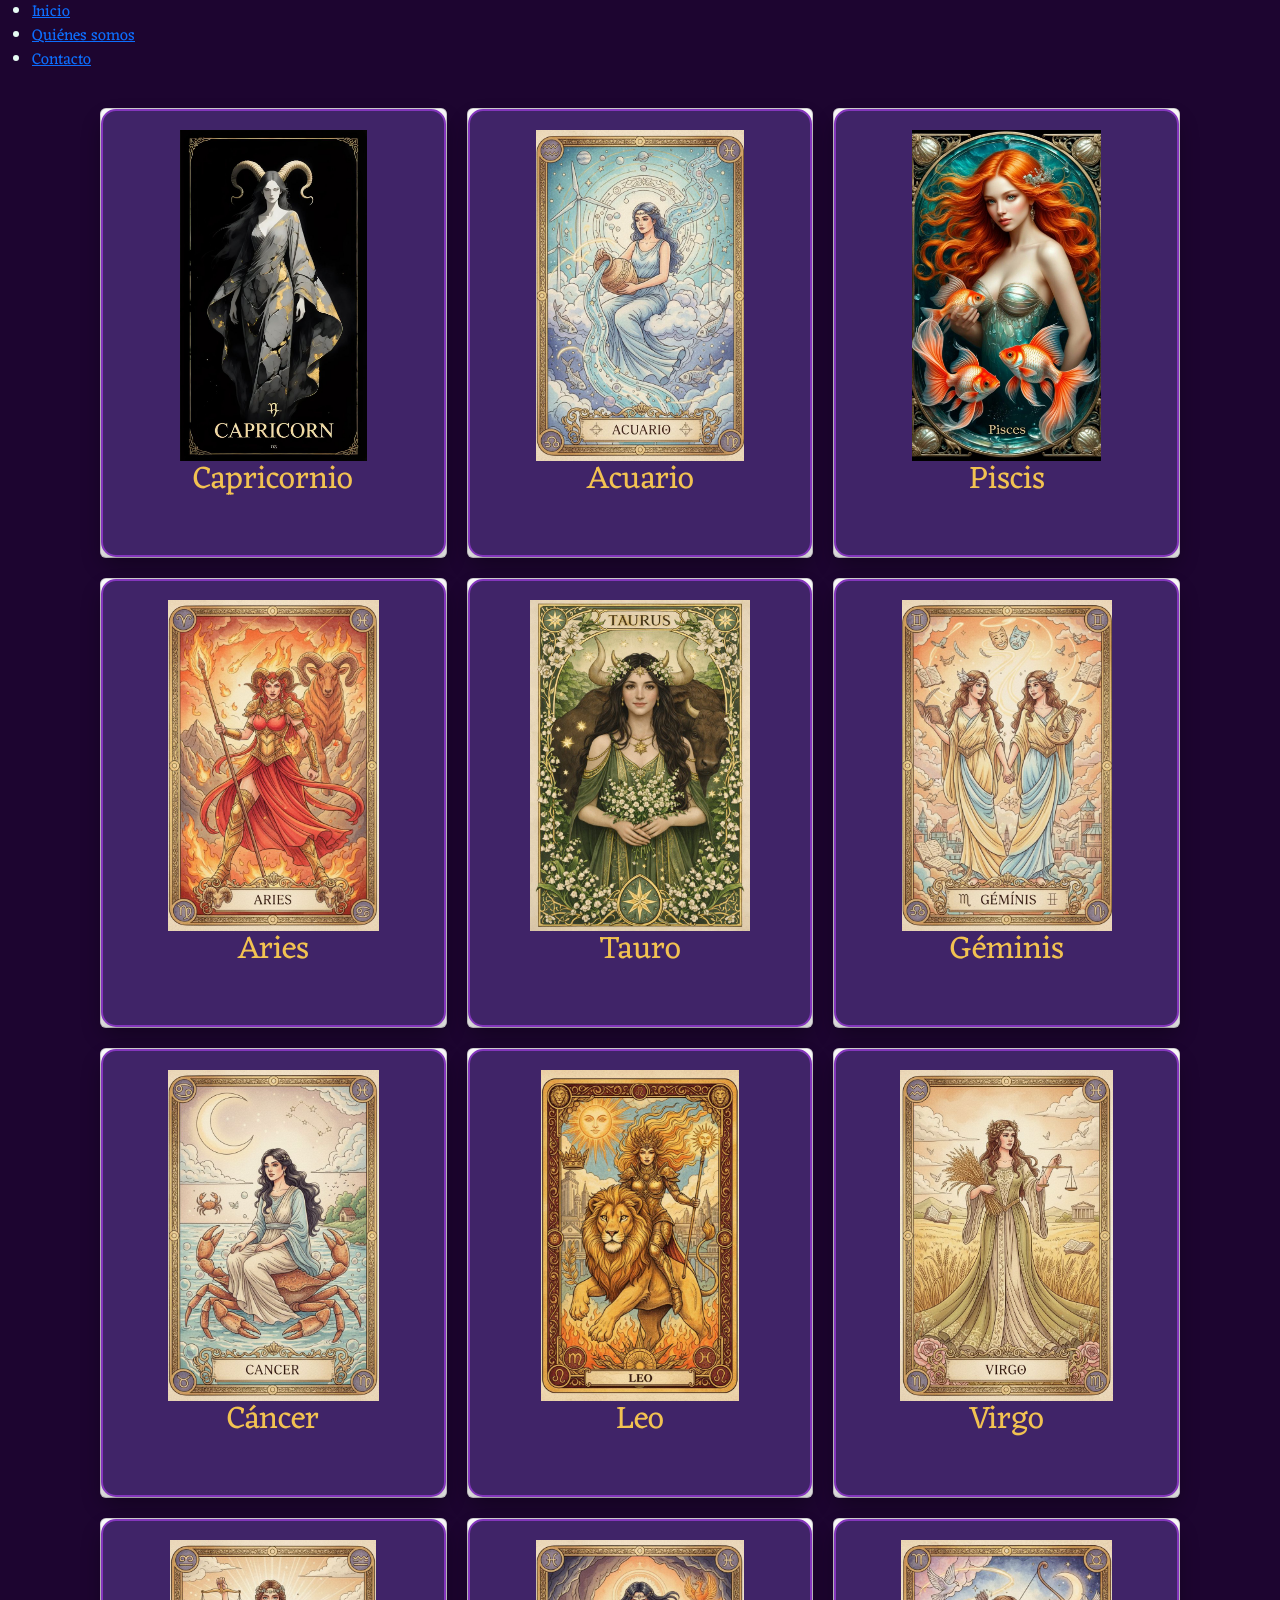
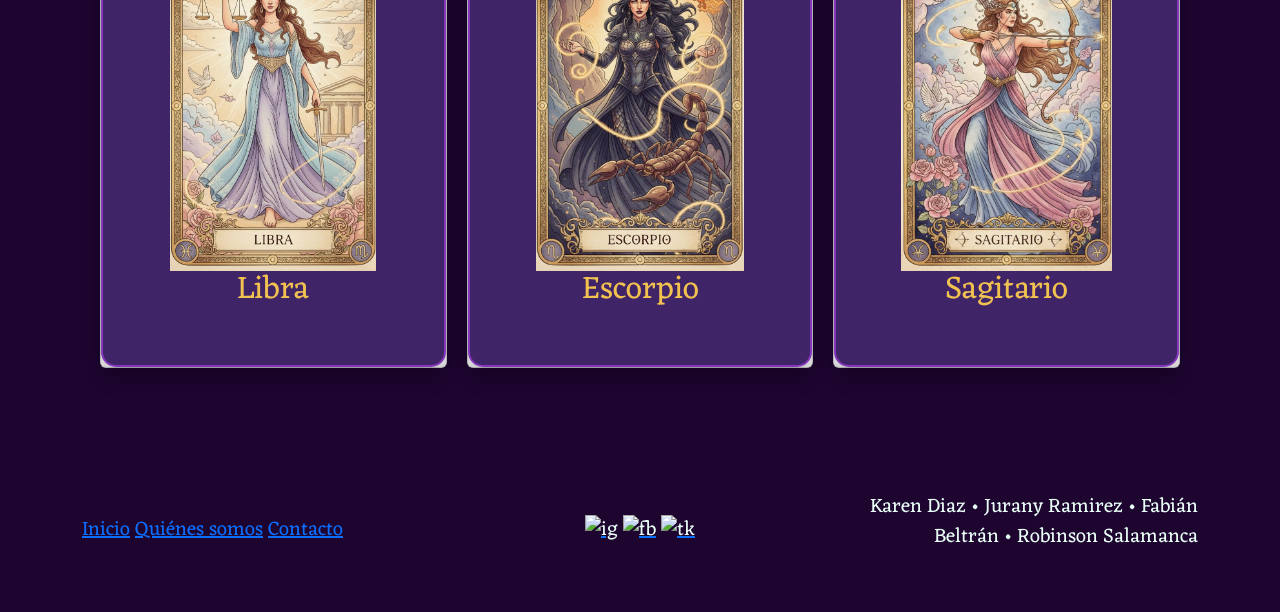
==== commit 1b1fce4f: "Cambiar footer" ====
--- a/index.html
+++ b/index.html
@@ -4,244 +4,260 @@
     <meta charset="UTF-8" />
     <meta name="viewport" content="width=device-width, initial-scale=1.0" />
     <title>Tarot y tinto</title>
-    <link href="https://cdn.jsdelivr.net/npm/bootstrap@5.3.8/dist/css/bootstrap.min.css" rel="stylesheet" integrity="sha384-sRIl4kxILFvY47J16cr9ZwB07vP4J8+LH7qKQnuqkuIAvNWLzeN8tE5YBujZqJLB" crossorigin="anonymous">
+    <link
+      href="https://cdn.jsdelivr.net/npm/bootstrap@5.3.8/dist/css/bootstrap.min.css"
+      rel="stylesheet"
+      integrity="sha384-sRIl4kxILFvY47J16cr9ZwB07vP4J8+LH7qKQnuqkuIAvNWLzeN8tE5YBujZqJLB"
+      crossorigin="anonymous"
+    />
     <link rel="stylesheet" href="./css/styles.css" />
-    <link href="https://googleapis.com" rel="stylesheet" />
     <link rel="icon" type="image/png" href="assets/favicon.png" />
   </head>
   <body>
-    <nav class="navbar navbar-expand-lg sticky-top" style="background-color: #1D0530;">
-      <div class="container-fluid">
-        <button class="navbar-toggler" type="button" data-bs-toggle="collapse" data-bs-target="#navbarNav" aria-controls="navbarNav" aria-expanded="false" aria-label="Toggle navigation" style="border-color: rgba(255,255,255,0.5);">
-          <span class="navbar-toggler-icon" style="filter: invert(1);"></span>
-        </button>
-
-        <div class="collapse navbar-collapse justify-content-center" id="navbarNav">
-          <ul class="navbar-nav align-items-center gap-4 px-5 py-3 list-unstyled" style="font-size: 20px;">
-            <li class="nav-item">
-              <a class="nav-link active text-white" aria-current="page" href="./index.html">Inicio</a>
-            </li>
-            <li class="nav-item">
-              <a class="nav-link text-white" href="./html/quienes-somos.html">Quiénes Somos</a>
-            </li>
-            <li class="nav-item">
-              <a class="nav-link text-white" href="./html/contacto.html">Contacto</a>
-            </li>
-          </ul>
-        </div>
-      </div>
+    <nav>
+      <ul>
+        <li><a href="index.html">Inicio</a></li>
+        <li><a href="./html/quienes-somos.html">Quiénes somos</a></li>
+        <li><a href="./html/contacto.html">Contacto</a></li>
+      </ul>
     </nav>
+
     <main id="galeria-signos">
       <div class="card" id="capricornio" onclick="voltear(this)">
         <div class="card-frente">
-          <img src="assets/capricornio.jpg" alt="Capricornio" />
-          <h3>Capricornio</h3>
-          <p></p>
-        </div>
-        <div class="card-dorso">
-          <h1>Capricornio</h1>
-          <p>
-            No todo el mundo está conspirando en tu contra, no eres tan importante. Deja de planear venganzas por cosas que solo pasaron en tu cabeza. Tu intensidad da miedo, y no del bueno.
+          <img
+            loading="lazy"
+            src="assets/capricornio.jpg"
+            alt="Signo Capricornio"
+          />
+          <h2>Capricornio</h2>
+          <p></p>
+        </div>
+        <div class="card-dorso">
+          <h2>Capricornio</h2>
+          <p>
+            No todo el mundo está conspirando en tu contra, no eres tan
+            importante. Deja de planear venganzas por cosas que solo pasaron en
+            tu cabeza. Tu intensidad da miedo, y no del bueno.
           </p>
         </div>
       </div>
 
       <div class="card" id="acuario" onclick="voltear(this)">
         <div class="card-frente">
-          <img src="assets/acuario.jpg" alt="Acuario" />
-          <h3>Acuario</h3>
-          <p></p>
-        </div>
-        <div class="card-dorso">
-          <h1>Acuario</h1>
-          <p>
-            No eres "diferente" ni "especial", solo eres rara y difícil de tratar. Tu desapego emocional es solo una excusa para no admitir que te mueres de miedo de que alguien te conozca de verdad.
+          <img loading="lazy" src="assets/acuario.jpg" alt="Signo Acuario" />
+          <h2>Acuario</h2>
+          <p></p>
+        </div>
+        <div class="card-dorso">
+          <h2>Acuario</h2>
+          <p>
+            No eres "diferente" ni "especial", solo eres rara y difícil de
+            tratar. Tu desapego emocional es solo una excusa para no admitir que
+            te mueres de miedo de que alguien te conozca de verdad.
           </p>
         </div>
       </div>
 
       <div class="card" id="piscis" onclick="voltear(this)">
         <div class="card-frente">
-          <img src="assets/piscis.jpg" alt="Piscis" />
-          <h3>Piscis</h3>
-          <p></p>
-        </div>
-        <div class="card-dorso">
-          <h1>Piscis</h1>
-          <p>
-            Bájate de esa nube! Vives en un mundo de fantasía porque no aguantas la realidad. Deja de hacerte la víctima y de idealizar a gente que te trata como un zapato. ¡Amiga, date cuenta!
+          <img loading="lazy" src="assets/piscis.jpg" alt="Signo Piscis" />
+          <h2>Piscis</h2>
+          <p></p>
+        </div>
+        <div class="card-dorso">
+          <h2>Piscis</h2>
+          <p>
+            Bájate de esa nube! Vives en un mundo de fantasía porque no aguantas
+            la realidad. Deja de hacerte la víctima y de idealizar a gente que
+            te trata como un zapato. ¡Amiga, date cuenta!
           </p>
         </div>
       </div>
 
       <div class="card" id="aries" onclick="voltear(this)">
         <div class="card-frente">
-          <img src="assets/aries.jpg" alt="Aries" />
-          <h3>Aries</h3>
-          <p></p>
-        </div>
-        <div class="card-dorso">
-          <h1>Aries</h1>
-          <p>
-            Bájale dos rayitas a tu intensidad. No eres líder, solo eres desesperada y quieres que todo se haga como tú digas. Deja de pelear con la pared, que el mundo no tiene la culpa de tu mal humor.
+          <img loading="lazy" src="assets/aries.jpg" alt="Signo Aries" />
+          <h2>Aries</h2>
+          <p></p>
+        </div>
+        <div class="card-dorso">
+          <h2>Aries</h2>
+          <p>
+            Bájale dos rayitas a tu intensidad. No eres líder, solo eres
+            desesperada y quieres que todo se haga como tú digas. Deja de pelear
+            con la pared, que el mundo no tiene la culpa de tu mal humor.
           </p>
         </div>
       </div>
 
       <div class="card" id="tauro" onclick="voltear(this)">
         <div class="card-frente">
-          <img src="assets/tauro.jpg" alt="Tauro" />
-          <h3>Tauro</h3>
-          <p></p>
-        </div>
-        <div class="card-dorso">
-          <h1>Tauro</h1>
-          <p>
-            Deja de ser tan terca y sal de ese sillón. No eres "leal", eres posesiva y te aferras a gente que claramente ya no te quiere ahí. Y no, la comida no va a llenar ese vacío emocional.
-          </p>
-        </div>
-      </div>
-
-      <div class="card" id="géminis" onclick="voltear(this)">
-        <div class="card-frente">
-          <img src="assets/geminis.jpg" alt="Géminis" />
-          <h3>Géminis</h3>
-          <p></p>
-        </div>
-        <div class="card-dorso">
-          <h1>Géminis</h1>
-          <p>
-            Decídete por una personalidad, que ya nos tienes a todos mareados. Hablas tanto que ni tú misma te crees tus mentiras. Deja de ser tan "doble cara" y aprende a guardar un secreto por una vez.
+          <img loading="lazy" src="assets/tauro.jpg" alt="Signo Tauro" />
+          <h2>Tauro</h2>
+          <p></p>
+        </div>
+        <div class="card-dorso">
+          <h2>Tauro</h2>
+          <p>
+            Deja de ser tan terca y sal de ese sillón. No eres "leal", eres
+            posesiva y te aferras a gente que claramente ya no te quiere ahí. Y
+            no, la comida no va a llenar ese vacío emocional.
+          </p>
+        </div>
+      </div>
+
+      <div class="card" id="geminis" onclick="voltear(this)">
+        <div class="card-frente">
+          <img loading="lazy" src="assets/geminis.jpg" alt="Signo Géminis" />
+          <h2>Géminis</h2>
+          <p></p>
+        </div>
+        <div class="card-dorso">
+          <h2>Géminis</h2>
+          <p>
+            Decídete por una personalidad, que ya nos tienes a todos mareados.
+            Hablas tanto que ni tú misma te crees tus mentiras. Deja de ser tan
+            "doble cara" y aprende a guardar un secreto por una vez.
           </p>
         </div>
       </div>
 
       <div class="card" id="cáncer" onclick="voltear(this)">
         <div class="card-frente">
-          <img src="assets/cancer.jpg" alt="Cáncer" />
-          <h3>Cáncer</h3>
-          <p></p>
-        </div>
-        <div class="card-dorso">
-          <h1>Cáncer</h1>
-          <p>
-            Deja de usar tus lágrimas como arma de destrucción masiva. No eres sensible, eres una manipuladora emocional que vive en el pasado. Tu ex ya te superó, supéralo tú también.
+          <img loading="lazy" src="assets/cancer.jpg" alt="Signo Cáncer" />
+          <h2>Cáncer</h2>
+          <p></p>
+        </div>
+        <div class="card-dorso">
+          <h2>Cáncer</h2>
+          <p>
+            Deja de usar tus lágrimas como arma de destrucción masiva. No eres
+            sensible, eres una manipuladora emocional que vive en el pasado. Tu
+            ex ya te superó, supéralo tú también.
           </p>
         </div>
       </div>
 
       <div class="card" id="leo" onclick="voltear(this)">
         <div class="card-frente">
-          <img src="assets/leo.jpg" alt="Leo" />
-          <h3>Leo</h3>
-          <p></p>
-        </div>
-        <div class="card-dorso">
-          <h1>Leo</h1>
-          <p>
-            El sol sale para todos, no solo para iluminar tu ego. No eres el centro del universo y a nadie le importa tanto tu última historia de Instagram. Deja de buscar atención como si fueras una niña chiquita.
+          <img loading="lazy" src="assets/leo.jpg" alt="Signo Leo" />
+          <h2>Leo</h2>
+          <p></p>
+        </div>
+        <div class="card-dorso">
+          <h2>Leo</h2>
+          <p>
+            El sol sale para todos, no solo para iluminar tu ego. No eres el
+            centro del universo y a nadie le importa tanto tu última historia de
+            Instagram. Deja de buscar atención como si fueras una niña chiquita.
           </p>
         </div>
       </div>
 
       <div class="card" id="virgo" onclick="voltear(this)">
         <div class="card-frente">
-          <img src="assets/virgo.jpg" alt="Virgo" />
-          <h3>Virgo</h3>
-          <p></p>
-        </div>
-        <div class="card-dorso">
-          <h1>Virgo</h1>
-          <p>
-            Criticas la vida de los demás para no ver el desastre que es la tuya. Tu perfeccionismo es solo ansiedad disfrazada. Deja de juzgar a todo el mundo, que tú tampoco eres una santa.
+          <img loading="lazy" src="assets/virgo.jpg" alt="Signo Virgo" />
+          <h2>Virgo</h2>
+          <p></p>
+        </div>
+        <div class="card-dorso">
+          <h2>Virgo</h2>
+          <p>
+            Criticas la vida de los demás para no ver el desastre que es la
+            tuya. Tu perfeccionismo es solo ansiedad disfrazada. Deja de juzgar
+            a todo el mundo, que tú tampoco eres una santa.
           </p>
         </div>
       </div>
 
       <div class="card" id="libra" onclick="voltear(this)">
         <div class="card-frente">
-          <img src="assets/libra.jpg" alt="Libra" />
-          <h3>Libra</h3>
-          <p></p>
-        </div>
-        <div class="card-dorso">
-          <h1>Libra</h1>
-          <p>
-            Decídete por algo ya! Quieres quedar bien con Dios y con el diablo y terminas quedando mal con todos por no tener pantalones. Deja de ser tan migajera y de aceptar cualquier amor por miedo a la soledad.
+          <img loading="lazy" src="assets/libra.jpg" alt="Signo Libra" />
+          <h2>Libra</h2>
+          <p></p>
+        </div>
+        <div class="card-dorso">
+          <h2>Libra</h2>
+          <p>
+            Decídete por algo ya! Quieres quedar bien con Dios y con el diablo y
+            terminas quedando mal con todos por no tener pantalones. Deja de ser
+            tan migajera y de aceptar cualquier amor por miedo a la soledad.
           </p>
         </div>
       </div>
 
       <div class="card" id="escorpio" onclick="voltear(this)">
         <div class="card-frente">
-          <img src="assets/escorpio.jpg" alt="Escorpio" />
-          <h3>Escorpio</h3>
-          <p></p>
-        </div>
-        <div class="card-dorso">
-          <h1>Escorpio</h1>
-          <p>
-            No todo el mundo está conspirando en tu contra, no eres tan importante. Deja de planear venganzas por cosas que solo pasaron en tu cabeza. Tu intensidad da miedo, y no del bueno.
+          <img loading="lazy" src="assets/escorpio.jpg" alt="Signo Escorpio" />
+          <h2>Escorpio</h2>
+          <p></p>
+        </div>
+        <div class="card-dorso">
+          <h2>Escorpio</h2>
+          <p>
+            No todo el mundo está conspirando en tu contra, no eres tan
+            importante. Deja de planear venganzas por cosas que solo pasaron en
+            tu cabeza. Tu intensidad da miedo, y no del bueno.
           </p>
         </div>
       </div>
 
       <div class="card" id="sagitario" onclick="voltear(this)">
         <div class="card-frente">
-          <img src="assets/sagitario.jpg" alt="Sagitario" />
-          <h3>Sagitario</h3>
-          <p></p>
-        </div>
-        <div class="card-dorso">
-          <h1>Sagitario</h1>
-          <p>
-            Tu supuesta "honestidad" es solo falta de educación. Te crees libre, pero solo eres una irresponsable que huye cuando las cosas se ponen serias. Deja de dar lecciones de vida que ni tú aplicas.
+          <img
+            loading="lazy"
+            src="assets/sagitario.jpg"
+            alt="Signo Sagitario"
+          />
+          <h2>Sagitario</h2>
+          <p></p>
+        </div>
+        <div class="card-dorso">
+          <h2>Sagitario</h2>
+          <p>
+            Tu supuesta "honestidad" es solo falta Signo de educación. Te crees
+            libre, pero solo eres una irresponsable que huye cuando las cosas se
+            ponen serias. Deja de dar lecciones de vida que ni tú aplicas.
           </p>
         </div>
       </div>
     </main>
-    
-
-    <footer>
-      <div>
-        <p>Explora</p>
-        <ul class="list">
-          <li><a href="index.html">Inicio</a></li>
-          <li><a href="./html/quienes-somos.html">Quiénes somos</a></li>
-          <li><a href="./html/contacto.html">Contacto</a></li>
-        </ul>
-      </div>
-      <div>
-        <p>Redes sociales</p>
-        <div>
-          <a href="https://instagram.com">
-            <img
-              src="https://images.rawpixel.com/image_png_800/cHJpdmF0ZS9sci9pbWFnZXMvd2Vic2l0ZS8yMDIyLTA1L3JtNTM1LXNvY2lhbC0wMDNhLnBuZw.png"
-              alt="instagram"
-            />
-          </a>
-          <a href="https://facebook.com">
-            <img
-              src="https://encrypted-tbn0.gstatic.com/images?q=tbn:ANd9GcRlyJAS41irWml5jOV-83sBSYVyj7QE-tJa7Q&s"
-              alt="facebook"
-            />
-          </a>
-          <a href="https://tiktok.com">
-            <img
-              src="https://encrypted-tbn0.gstatic.com/images?q=tbn:ANd9GcSaRv1Ad1t_VUL7ce2rUyhbNiPBLe_olpWxSw&s"
-              alt="tiktok"
-            />
-          </a>
-        </div>
-      </div>
-      <div id="nombres">
-        <p>Karen Diaz</p>
-        <p>Jurany Ramirez</p>
-        <p>Fabián beltran</p>
-        <p>Robinson Salamanca</p>
-      </div>
-    </footer>
-    <script src="https://cdn.jsdelivr.net/npm/bootstrap@5.3.8/dist/js/bootstrap.bundle.min.js" integrity="sha384-FKyoEForCGlyvwx9Hj09JcYn3nv7wiPVlz7YYwJrWVcXK/BmnVDxM+D2scQbITxI" crossorigin="anonymous"></script>
+
+<footer class="container-fluid footerDatos">
+  <div class="container">
+    <div class="row align-items-center py-4">
+      
+      <div class="col-md-4 text-center text-md-start mb-3 mb-md-0">
+        <nav class="footer-links">
+          <a href="index.html">Inicio</a>
+          <a href="./html/quienes-somos.html">Quiénes somos</a>
+          <a href="./html/contacto.html">Contacto</a>
+        </nav>
+      </div>
+
+      <div class="col-md-4 text-center mb-3 mb-md-0">
+        <div class="footer-social-sutil">
+          <a href="https://instagram.com" target="_blank"><img src="https://images.rawpixel.com/image_png_800/cHJpdmF0ZS9sci9pbWFnZXMvd2Vic2l0ZS8yMDIyLTA1L3JtNTM1LXNvY2lhbC0wMDNhLnBuZw.png" alt="ig"></a>
+          <a href="https://facebook.com" target="_blank"><img src="https://encrypted-tbn0.gstatic.com/images?q=tbn:ANd9GcRlyJAS41irWml5jOV-83sBSYVyj7QE-tJa7Q&s" alt="fb"></a>
+          <a href="https://tiktok.com" target="_blank"><img src="https://encrypted-tbn0.gstatic.com/images?q=tbn:ANd9GcSaRv1Ad1t_VUL7ce2rUyhbNiPBLe_olpWxSw&s" alt="tk"></a>
+        </div>
+      </div>
+
+      <div class="col-md-4 text-center text-md-end">
+        <div id="nombres" class="credits-sutil">
+          <p>Karen Diaz • Jurany Ramirez • Fabián Beltrán • Robinson Salamanca</p>
+        </div>
+      </div>
+
+    </div>
+  </div>
+</footer>
+    <script
+      src="https://cdn.jsdelivr.net/npm/bootstrap@5.3.8/dist/js/bootstrap.bundle.min.js"
+      integrity="sha384-FKyoEForCGlyvwx9Hj09JcYn3nv7wiPVlz7YYwJrWVcXK/BmnVDxM+D2scQbITxI"
+      crossorigin="anonymous"
+    ></script>
 
     <script src="./js/app.js"></script>
   </body>
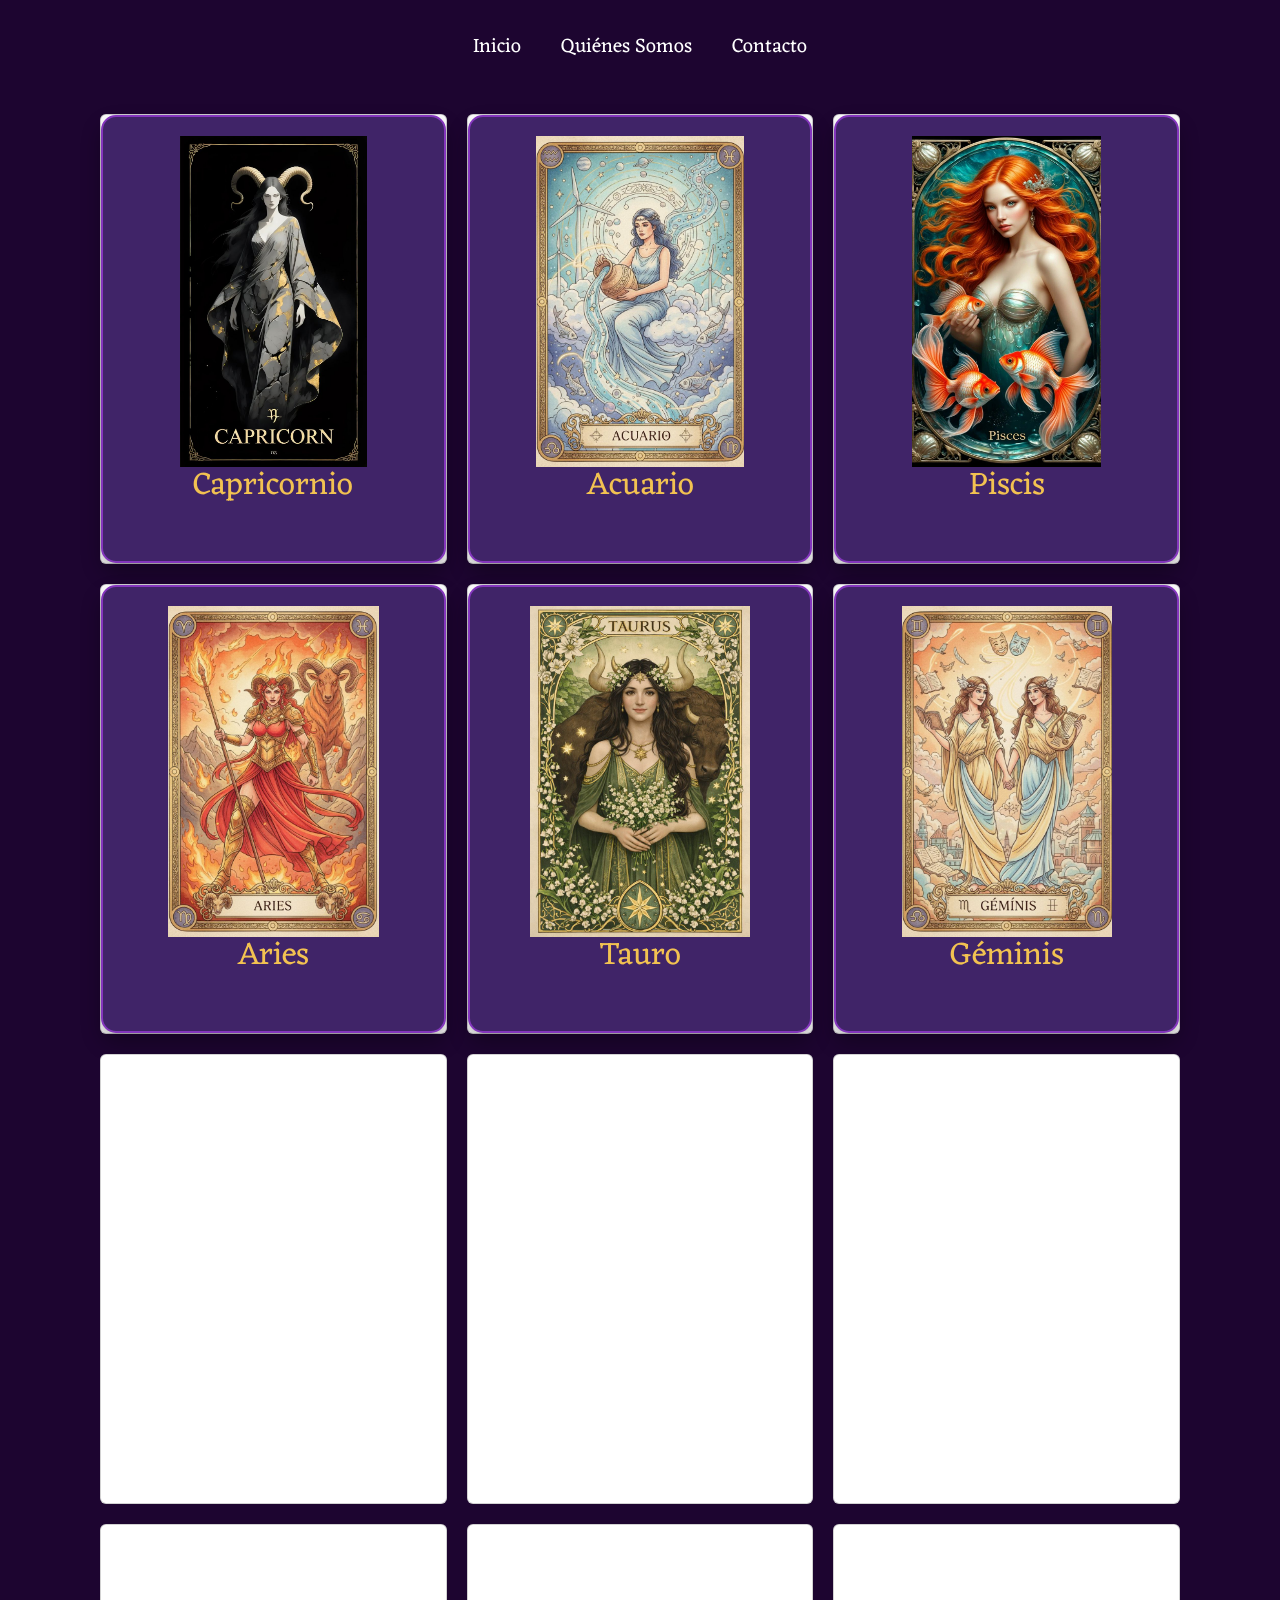
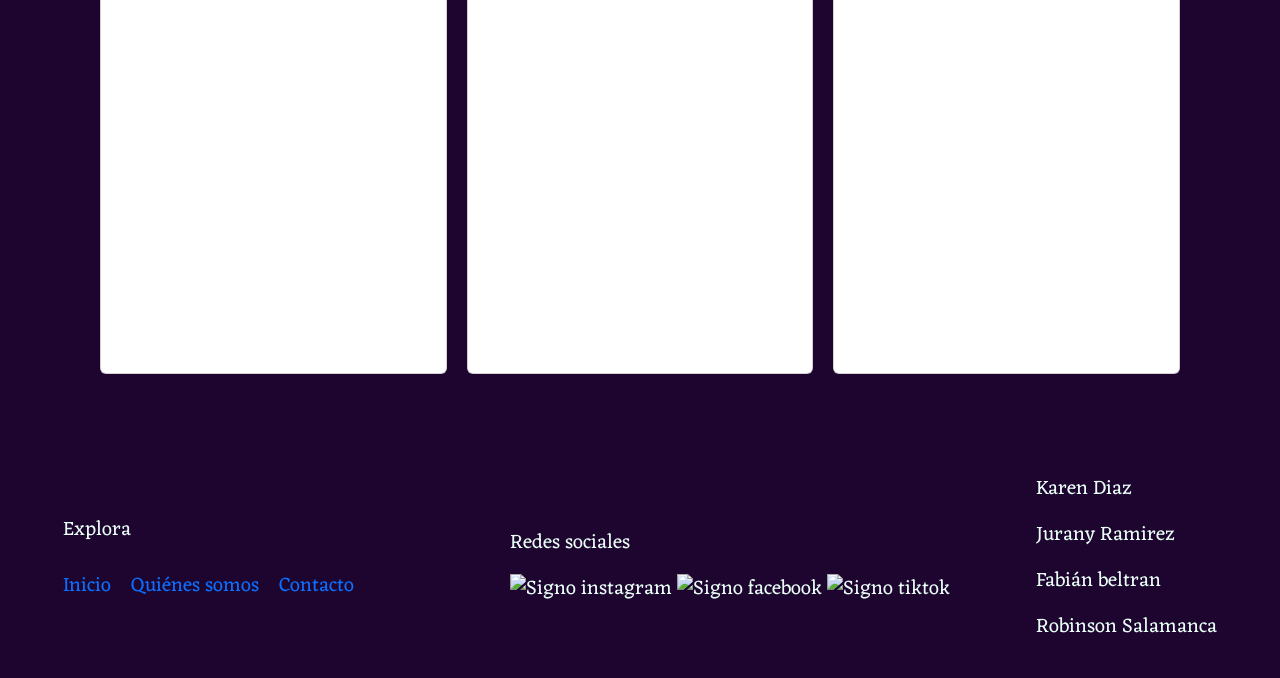
==== commit c24966e2: "merge main" ====
--- a/index.html
+++ b/index.html
@@ -14,22 +14,31 @@
     <link rel="icon" type="image/png" href="assets/favicon.png" />
   </head>
   <body>
-    <nav>
-      <ul>
-        <li><a href="index.html">Inicio</a></li>
-        <li><a href="./html/quienes-somos.html">Quiénes somos</a></li>
-        <li><a href="./html/contacto.html">Contacto</a></li>
-      </ul>
+    <nav class="navbar navbar-expand-lg sticky-top" style="background-color: #1D0530;">
+      <div class="container-fluid">
+        <button class="navbar-toggler" type="button" data-bs-toggle="collapse" data-bs-target="#navbarNav" aria-controls="navbarNav" aria-expanded="false" aria-label="Toggle navigation" style="border-color: rgba(255,255,255,0.5);">
+          <span class="navbar-toggler-icon" style="filter: invert(1);"></span>
+        </button>
+
+        <div class="collapse navbar-collapse justify-content-center" id="navbarNav">
+          <ul class="navbar-nav align-items-center gap-4 px-5 py-3 list-unstyled" style="font-size: 20px;">
+            <li class="nav-item">
+              <a class="nav-link active text-white" aria-current="page" href="./index.html">Inicio</a>
+            </li>
+            <li class="nav-item">
+              <a class="nav-link text-white" href="./html/quienes-somos.html">Quiénes Somos</a>
+            </li>
+            <li class="nav-item">
+              <a class="nav-link text-white" href="./html/contacto.html">Contacto</a>
+            </li>
+          </ul>
+        </div>
+      </div>
     </nav>
-
     <main id="galeria-signos">
       <div class="card" id="capricornio" onclick="voltear(this)">
         <div class="card-frente">
-          <img
-            loading="lazy"
-            src="assets/capricornio.jpg"
-            alt="Signo Capricornio"
-          />
+          <img loading="lazy" src="assets/capricornio.jpg" alt="Signo Capricornio" />
           <h2>Capricornio</h2>
           <p></p>
         </div>
@@ -205,54 +214,60 @@
 
       <div class="card" id="sagitario" onclick="voltear(this)">
         <div class="card-frente">
-          <img
-            loading="lazy"
-            src="assets/sagitario.jpg"
-            alt="Signo Sagitario"
-          />
+          <img loading="lazy" src="assets/sagitario.jpg" alt="Signo Sagitario" />
           <h2>Sagitario</h2>
           <p></p>
         </div>
         <div class="card-dorso">
           <h2>Sagitario</h2>
           <p>
-            Tu supuesta "honestidad" es solo falta Signo de educación. Te crees
-            libre, pero solo eres una irresponsable que huye cuando las cosas se
-            ponen serias. Deja de dar lecciones de vida que ni tú aplicas.
+            Tu supuesta "honestidad" es solo falta Signo de educación. Te crees libre,
+            pero solo eres una irresponsable que huye cuando las cosas se ponen
+            serias. Deja de dar lecciones de vida que ni tú aplicas.
           </p>
         </div>
       </div>
     </main>
 
-<footer class="container-fluid footerDatos">
-  <div class="container">
-    <div class="row align-items-center py-4">
-      
-      <div class="col-md-4 text-center text-md-start mb-3 mb-md-0">
-        <nav class="footer-links">
-          <a href="index.html">Inicio</a>
-          <a href="./html/quienes-somos.html">Quiénes somos</a>
-          <a href="./html/contacto.html">Contacto</a>
-        </nav>
-      </div>
-
-      <div class="col-md-4 text-center mb-3 mb-md-0">
-        <div class="footer-social-sutil">
-          <a href="https://instagram.com" target="_blank"><img src="https://images.rawpixel.com/image_png_800/cHJpdmF0ZS9sci9pbWFnZXMvd2Vic2l0ZS8yMDIyLTA1L3JtNTM1LXNvY2lhbC0wMDNhLnBuZw.png" alt="ig"></a>
-          <a href="https://facebook.com" target="_blank"><img src="https://encrypted-tbn0.gstatic.com/images?q=tbn:ANd9GcRlyJAS41irWml5jOV-83sBSYVyj7QE-tJa7Q&s" alt="fb"></a>
-          <a href="https://tiktok.com" target="_blank"><img src="https://encrypted-tbn0.gstatic.com/images?q=tbn:ANd9GcSaRv1Ad1t_VUL7ce2rUyhbNiPBLe_olpWxSw&s" alt="tk"></a>
-        </div>
-      </div>
-
-      <div class="col-md-4 text-center text-md-end">
-        <div id="nombres" class="credits-sutil">
-          <p>Karen Diaz • Jurany Ramirez • Fabián Beltrán • Robinson Salamanca</p>
-        </div>
-      </div>
-
-    </div>
-  </div>
-</footer>
+    <footer>
+      <div>
+        <p>Explora</p>
+        <ul class="list">
+          <li><a href="index.html">Inicio</a></li>
+          <li><a href="./html/quienes-somos.html">Quiénes somos</a></li>
+          <li><a href="./html/contacto.html">Contacto</a></li>
+        </ul>
+      </div>
+      <div>
+        <p>Redes sociales</p>
+        <div>
+          <a href="https://instagram.com">
+            <img loading="lazy"
+              src="https://images.rawpixel.com/image_png_800/cHJpdmF0ZS9sci9pbWFnZXMvd2Vic2l0ZS8yMDIyLTA1L3JtNTM1LXNvY2lhbC0wMDNhLnBuZw.png"
+              alt="Signo instagram"
+            />
+          </a>
+          <a href="https://facebook.com">
+            <img loading="lazy"
+              src="https://encrypted-tbn0.gstatic.com/images?q=tbn:ANd9GcRlyJAS41irWml5jOV-83sBSYVyj7QE-tJa7Q&s"
+              alt="Signo facebook"
+            />
+          </a>
+          <a href="https://tiktok.com">
+            <img loading="lazy"
+              src="https://encrypted-tbn0.gstatic.com/images?q=tbn:ANd9GcSaRv1Ad1t_VUL7ce2rUyhbNiPBLe_olpWxSw&s"
+              alt="Signo tiktok"
+            />
+          </a>
+        </div>
+      </div>
+      <div id="nombres">
+        <p>Karen Diaz</p>
+        <p>Jurany Ramirez</p>
+        <p>Fabián beltran</p>
+        <p>Robinson Salamanca</p>
+      </div>
+    </footer>
     <script
       src="https://cdn.jsdelivr.net/npm/bootstrap@5.3.8/dist/js/bootstrap.bundle.min.js"
       integrity="sha384-FKyoEForCGlyvwx9Hj09JcYn3nv7wiPVlz7YYwJrWVcXK/BmnVDxM+D2scQbITxI"
--- a/css/styles.css
+++ b/css/styles.css
@@ -20,7 +20,12 @@
     min-height: 100vh;
 }
 
-.navbar-nav a:hover {
+
+a {
+    text-decoration: none;
+}
+
+a:hover {
     color: #F2C251 !important;
     text-shadow: 0px 0px 5px #E7FCF4;
 }
@@ -247,52 +252,47 @@
 }
 
 
+
 .about {
   padding: 60px 20px;
   text-align: center;
   max-width: 1200px;
   margin: 0 auto;
-  font-size: 1.1rem; 
-}
-
-
+  font-size: 1.1rem;
+}
+
+/* TITULO */
 .about .title {
-  font-size: 3.2rem;
+  font-size: 3rem;
   color: #F2C251;
   margin-bottom: 20px;
   font-weight: 800;
   letter-spacing: 1px;
 }
 
+/* INTRO */
 .about .intro {
   max-width: 750px;
   margin: 0 auto 50px;
   line-height: 1.8;
-  font-size: 1.25rem;
+  font-size: 1.2rem;
   opacity: 0.95;
 }
 
-
-.about .team {
-  display: grid;
-  grid-template-columns: repeat(4, 1fr);
-  gap: 25px;
-}
-
-
-.about .card-about {
+/* CARD About*/
+.card-about {
   background: linear-gradient(145deg, #2a0a45, #1D0530);
   border: 1px solid #8436BD;
   border-radius: 18px;
   padding: 25px;
-  transition: all 0.35s ease;
+  transition: all 0.3s ease;
   cursor: pointer;
   position: relative;
   overflow: hidden;
 }
 
-
-.about .card-about::before {
+/* EFECTO LUZ */
+.card-about::before {
   content: "";
   position: absolute;
   width: 150%;
@@ -304,46 +304,46 @@
   transition: 0.4s;
 }
 
-.about .card-about:hover::before {
+.card-about:hover::before {
   opacity: 1;
 }
 
-
-.about .card-about h2 {
+/* TEXTOS */
+.card-about h2 {
   color: #F2C251;
   font-weight: 700;
-  font-size: 1.5rem;
+  font-size: 1.4rem;
   margin-bottom: 5px;
 }
 
-.about .card-about h3 {
+.card-about h3 {
   font-size: 1.1rem;
   margin-bottom: 12px;
   font-weight: 600;
   opacity: 0.9;
 }
 
-.about .card-about p {
-  font-size: 1.05rem;
+.card-about p {
+  font-size: 1rem;
   opacity: 0.9;
 }
 
-.about .card-about span {
+.card-about span {
   display: block;
   margin-top: 15px;
   font-style: italic;
   opacity: 0.8;
-  font-size: 1rem;
-}
-
-
-.about .card-about:hover {
-  transform: translateY(-12px) scale(1.04);
-  box-shadow: 0 0 20px rgba(242,194,81,0.5);
+  font-size: 0.95rem;
+}
+
+/* HOVER  */
+.card-about:hover {
+  transform: translateY(-6px) scale(1.02);
+  box-shadow: 0 0 20px rgba(242,194,81,0.4);
   border-color: #F2C251;
 }
 
-
+/* PURPOSE */
 .about .purpose {
   margin-top: 70px;
   padding-top: 30px;
@@ -352,7 +352,7 @@
 
 .about .purpose h2 {
   color: #F2C251;
-  font-size: 2.2rem;
+  font-size: 2rem;
   margin-bottom: 15px;
 }
 
@@ -360,23 +360,6 @@
   max-width: 650px;
   margin: 0 auto;
   line-height: 1.8;
-  font-size: 1.2rem;
+  font-size: 1.15rem;
   opacity: 0.95;
 }
-
-
-@media (max-width: 900px) {
-  .about .team {
-    grid-template-columns: repeat(2, 1fr);
-  }
-}
-
-@media (max-width: 500px) {
-  .about .team {
-    grid-template-columns: 1fr;
-  }
-
-  .about .title {
-    font-size: 2.4rem;
-  }
-}
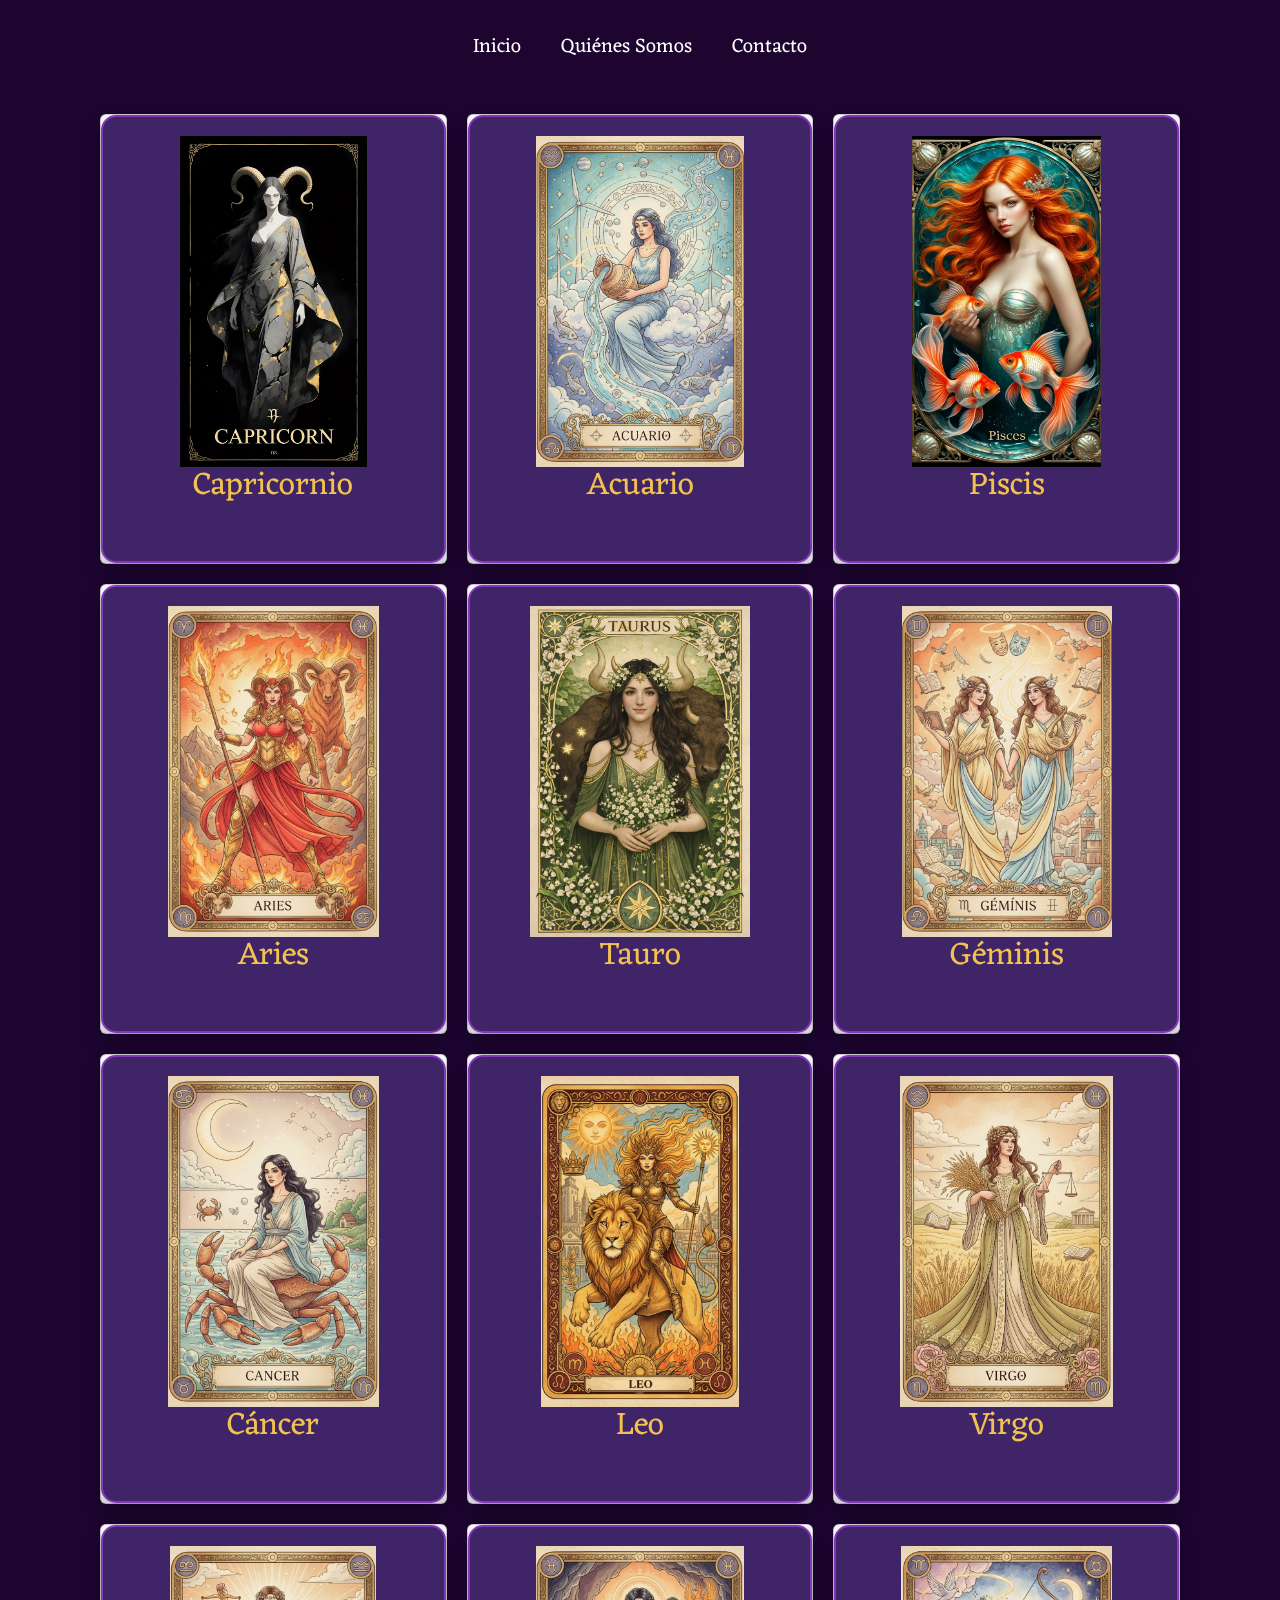
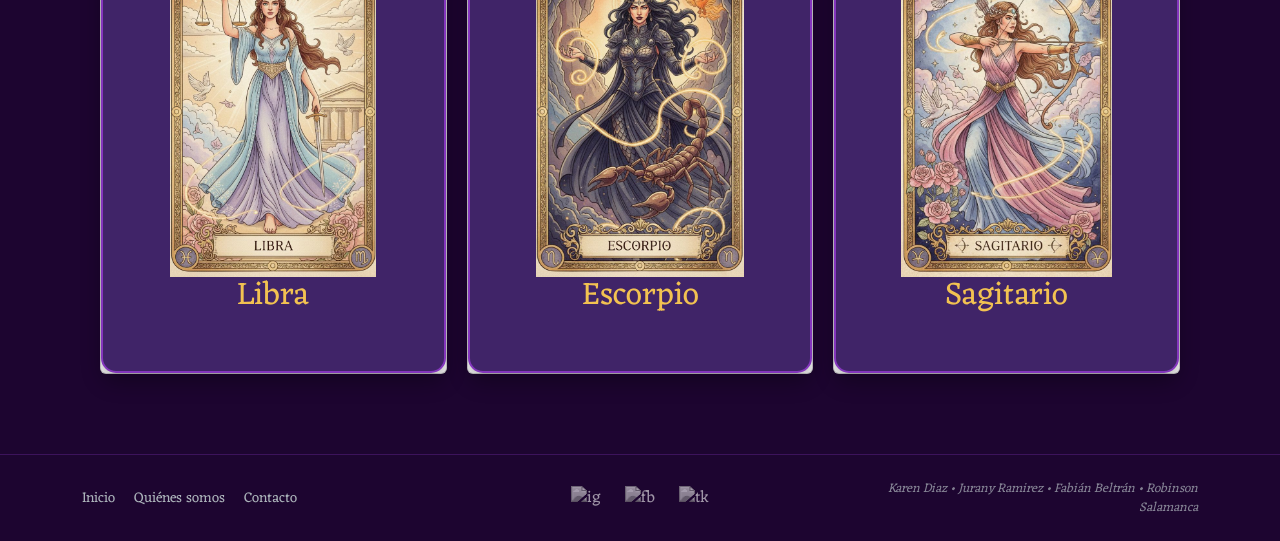
==== commit 26b35770: "merge main" ====
--- a/index.html
+++ b/index.html
@@ -38,7 +38,11 @@
     <main id="galeria-signos">
       <div class="card" id="capricornio" onclick="voltear(this)">
         <div class="card-frente">
-          <img loading="lazy" src="assets/capricornio.jpg" alt="Signo Capricornio" />
+          <img
+            loading="lazy"
+            src="assets/capricornio.jpg"
+            alt="Signo Capricornio"
+          />
           <h2>Capricornio</h2>
           <p></p>
         </div>
@@ -214,60 +218,54 @@
 
       <div class="card" id="sagitario" onclick="voltear(this)">
         <div class="card-frente">
-          <img loading="lazy" src="assets/sagitario.jpg" alt="Signo Sagitario" />
+          <img
+            loading="lazy"
+            src="assets/sagitario.jpg"
+            alt="Signo Sagitario"
+          />
           <h2>Sagitario</h2>
           <p></p>
         </div>
         <div class="card-dorso">
           <h2>Sagitario</h2>
           <p>
-            Tu supuesta "honestidad" es solo falta Signo de educación. Te crees libre,
-            pero solo eres una irresponsable que huye cuando las cosas se ponen
-            serias. Deja de dar lecciones de vida que ni tú aplicas.
+            Tu supuesta "honestidad" es solo falta Signo de educación. Te crees
+            libre, pero solo eres una irresponsable que huye cuando las cosas se
+            ponen serias. Deja de dar lecciones de vida que ni tú aplicas.
           </p>
         </div>
       </div>
     </main>
 
-    <footer>
-      <div>
-        <p>Explora</p>
-        <ul class="list">
-          <li><a href="index.html">Inicio</a></li>
-          <li><a href="./html/quienes-somos.html">Quiénes somos</a></li>
-          <li><a href="./html/contacto.html">Contacto</a></li>
-        </ul>
-      </div>
-      <div>
-        <p>Redes sociales</p>
-        <div>
-          <a href="https://instagram.com">
-            <img loading="lazy"
-              src="https://images.rawpixel.com/image_png_800/cHJpdmF0ZS9sci9pbWFnZXMvd2Vic2l0ZS8yMDIyLTA1L3JtNTM1LXNvY2lhbC0wMDNhLnBuZw.png"
-              alt="Signo instagram"
-            />
-          </a>
-          <a href="https://facebook.com">
-            <img loading="lazy"
-              src="https://encrypted-tbn0.gstatic.com/images?q=tbn:ANd9GcRlyJAS41irWml5jOV-83sBSYVyj7QE-tJa7Q&s"
-              alt="Signo facebook"
-            />
-          </a>
-          <a href="https://tiktok.com">
-            <img loading="lazy"
-              src="https://encrypted-tbn0.gstatic.com/images?q=tbn:ANd9GcSaRv1Ad1t_VUL7ce2rUyhbNiPBLe_olpWxSw&s"
-              alt="Signo tiktok"
-            />
-          </a>
-        </div>
-      </div>
-      <div id="nombres">
-        <p>Karen Diaz</p>
-        <p>Jurany Ramirez</p>
-        <p>Fabián beltran</p>
-        <p>Robinson Salamanca</p>
-      </div>
-    </footer>
+<footer class="container-fluid footerDatos">
+  <div class="container">
+    <div class="row align-items-center py-4">
+      
+      <div class="col-md-4 text-center text-md-start mb-3 mb-md-0">
+        <nav class="footer-links">
+          <a href="index.html">Inicio</a>
+          <a href="./html/quienes-somos.html">Quiénes somos</a>
+          <a href="./html/contacto.html">Contacto</a>
+        </nav>
+      </div>
+
+      <div class="col-md-4 text-center mb-3 mb-md-0">
+        <div class="footer-social-sutil">
+          <a href="https://instagram.com" target="_blank"><img src="https://images.rawpixel.com/image_png_800/cHJpdmF0ZS9sci9pbWFnZXMvd2Vic2l0ZS8yMDIyLTA1L3JtNTM1LXNvY2lhbC0wMDNhLnBuZw.png" alt="ig"></a>
+          <a href="https://facebook.com" target="_blank"><img src="https://encrypted-tbn0.gstatic.com/images?q=tbn:ANd9GcRlyJAS41irWml5jOV-83sBSYVyj7QE-tJa7Q&s" alt="fb"></a>
+          <a href="https://tiktok.com" target="_blank"><img src="https://encrypted-tbn0.gstatic.com/images?q=tbn:ANd9GcSaRv1Ad1t_VUL7ce2rUyhbNiPBLe_olpWxSw&s" alt="tk"></a>
+        </div>
+      </div>
+
+      <div class="col-md-4 text-center text-md-end">
+        <div id="nombres" class="credits-sutil">
+          <p>Karen Diaz • Jurany Ramirez • Fabián Beltrán • Robinson Salamanca</p>
+        </div>
+      </div>
+
+    </div>
+  </div>
+</footer>
     <script
       src="https://cdn.jsdelivr.net/npm/bootstrap@5.3.8/dist/js/bootstrap.bundle.min.js"
       integrity="sha384-FKyoEForCGlyvwx9Hj09JcYn3nv7wiPVlz7YYwJrWVcXK/BmnVDxM+D2scQbITxI"
--- a/css/styles.css
+++ b/css/styles.css
@@ -1,28 +1,27 @@
-
 @font-face {
-  font-family: 'eczar-regular'; 
-  src: url('../fonts/eczar-v27-latin-regular.woff2') format('woff');
+  font-family: "eczar-regular";
+  src: url("../fonts/eczar-v27-latin-regular.woff2") format("woff");
   font-weight: normal;
   font-style: normal;
   font-display: swap;
 }
 
-*{
-    padding: 0;
-    margin: 0;
-    color: #E7FCF4;
-    font-family: "eczar-regular", cursive;
-    box-sizing: border-box;
+* {
+  padding: 0;
+  margin: 0;
+  color: #e7fcf4;
+  font-family: "eczar-regular", cursive;
+  box-sizing: border-box;
 }
 
 body {
-    background-color: #1D0530;
-    min-height: 100vh;
+  background-color: #1d0530;
+  min-height: 100vh;
 }
 
 
 a {
-    text-decoration: none;
+  text-decoration: none;
 }
 
 a:hover {
@@ -30,228 +29,254 @@
     text-shadow: 0px 0px 5px #E7FCF4;
 }
 
+.footerDatos {
+  background-color: #1d0530;
+  border-top: 1px solid rgba(132, 54, 189, 0.3);
+}
+
+.footer-links a {
+  color: rgba(231, 252, 244, 0.7);
+  text-decoration: none;
+  font-size: 0.9rem;
+  margin-right: 15px;
+  transition: 0.3s;
+}
+
+.footer-links a:hover {
+  color: #f2c251;
+  text-shadow: 0 0 5px rgba(231, 252, 244, 0.5);
+}
+
+.footer-social-sutil img {
+  width: 24px;
+  height: 24px;
+  opacity: 0.6;
+  filter: grayscale(100%);
+  transition: 0.3s;
+  margin: 0 10px;
+}
+
+.footer-social-sutil img:hover {
+  opacity: 1;
+  filter: grayscale(0%);
+  transform: scale(1.1);
+}
+
+.credits-sutil p {
+  font-size: 0.8rem;
+  color: rgba(231, 252, 244, 0.5);
+  margin: 0;
+  font-style: italic;
+}
+
+.list {
+  display: flex;
+  align-items: center;
+  justify-content: center;
+  gap: 20px;
+  list-style: none;
+  padding: 10px 70px 0px 0px;
+}
+
+#galeria-signos {
+  display: flex;
+  gap: 20px;
+  flex-wrap: wrap;
+  padding: 20px 100px;
+}
+.card {
+  flex: 1 1 300px;
+}
+
+.card img {
+  width: 100%;
+  max-height: 450px;
+  border-radius: 10px;
+}
+section {
+  max-width: 600px;
+  margin: 60px auto;
+  padding: 20px;
+  text-align: center;
+}
+
+h2 {
+  color: #f2c251;
+  margin-bottom: 20px;
+  font-size: 2rem;
+}
+
+.infoContacto {
+  display: flex;
+  justify-content: center;
+  margin-bottom: 40px;
+}
+
+.tarjeta {
+  background-color: #402468;
+  border: 2px solid #8436bd;
+  padding: 20px;
+  border-radius: 8px;
+}
+
+.tarjeta h3 {
+  color: #f2c251;
+  margin-bottom: 5px;
+}
+
+.form-wrap {
+  display: flex;
+  flex-direction: column;
+  text-align: left;
+  background: #402468;
+  padding: 40px;
+  border-radius: 15px;
+  border: 1px solid #8436bd;
+}
+
+label {
+  color: #e7fcf4;
+  margin-bottom: 8px;
+}
+
+input,
+textarea {
+  background-color: #1d0530;
+  border: 1px solid #8436bd;
+  color: #e7fcf4;
+  padding: 12px;
+  margin-bottom: 20px;
+  border-radius: 5px;
+  outline: none;
+}
+
+input:focus,
+textarea:focus {
+  border-color: #f2c251;
+}
+
+#btn-enviar {
+  background-color: #f2c251;
+  color: #1d0530;
+  border: none;
+  padding: 15px;
+  font-weight: bold;
+  font-size: 1rem;
+  cursor: pointer;
+  border-radius: 5px;
+  transition: 0.3s;
+}
+
+#btn-enviar:hover {
+  background-color: #8436bd;
+  color: #e7fcf4;
+}
+
+#galeria-signos {
+  display: flex;
+  gap: 20px;
+  flex-wrap: wrap;
+  padding: 20px 100px;
+  /* Da profundidad al giro */
+  perspective: 1200px;
+}
+
+.card {
+  flex: 1 1 300px;
+  height: 450px;
+  position: relative;
+  cursor: pointer;
+  transform-style: preserve-3d;
+  transition: transform 0.8s cubic-bezier(0.175, 0.885, 0.32, 1.275);
+}
+
+.card.flipped {
+  transform: rotateY(180deg);
+}
+
+.card-frente,
+.card-dorso {
+  position: absolute;
+  width: 100%;
+  height: 100%;
+  backface-visibility: hidden;
+  border-radius: 15px;
+  border: 2px solid #8436bd;
+  background-color: #402468;
+  display: flex;
+  flex-direction: column;
+  align-items: center;
+  justify-content: center;
+  padding: 20px;
+  box-shadow: 0 10px 20px rgba(0, 0, 0, 0.3);
+}
+
+.card-frente {
+  z-index: 2;
+  transform: rotateY(0deg);
+}
+
+.card-frente h1 {
+  font-size: 2.5rem;
+  color: #f2c251;
+  text-shadow: 2px 2px 5px rgba(0, 0, 0, 0.5);
+}
+
+.card-frente,
+.card-dorso {
+  position: absolute;
+  width: 100%;
+  height: 100%;
+  backface-visibility: hidden;
+}
+
+.card {
+  width: 300px;
+  height: 450px;
+  position: relative;
+  transform-style: preserve-3d;
+  perspective: 1000px;
+}
+
+.card-frente,
+.card-dorso {
+  position: absolute;
+  inset: 0;
+  width: 100%;
+  height: 100%;
+  backface-visibility: hidden;
+  overflow: hidden;
+  display: flex;
+  flex-direction: column;
+  align-items: center;
+  padding: 15px;
+  box-sizing: border-box;
+}
+
+.card-frente img {
+  width: 100%;
+  height: auto;
+  max-height: 80%;
+  object-fit: contain;
+}
+
+.card-dorso {
+  transform: rotateY(180deg);
+  justify-content: center;
+}
+
+.card-dorso p {
+  font-size: 0.9rem;
+  line-height: 1.4;
+  text-align: center;
+  overflow-y: auto;
+  margin: 0;
+}
+
 footer {
-    margin-top: auto;
-    display: flex;
-    align-items: center;
-    justify-content:space-around;
-    font-size: 20px;
-    width: 100%;
-    padding: 20px;
-}
-
-footer img {
-    width: 30px;
-    height: 30px;
-}
-.list {
-    display: flex;
-    align-items: center;
-    justify-content: center;
-    gap: 20px;
-    list-style: none;
-    padding: 10px 70px 0px 0px;
-}
-
-#galeria-signos {
-    display: flex;
-    gap: 20px;
-    flex-wrap: wrap;
-    padding: 20px 100px;
-}
-.card {
-    flex: 1 1 300px;
-}
-
-.card img {
-    width: 100%;
-    max-height: 450px;
-    border-radius: 10px;
-}
-section {
-    max-width: 600px;
-    margin: 60px auto;
-    padding: 20px;
-    text-align: center;
-}
-
-h2 {
-    color: #F2C251;
-    margin-bottom: 20px;
-    font-size: 2rem;
-}
-
-.infoContacto {
-    display: flex;
-    justify-content: center;
-    margin-bottom: 40px;
-}
-
-.tarjeta {
-    background-color: #402468;
-    border: 2px solid #8436BD;
-    padding: 20px;
-    border-radius: 8px;
-}
-
-.tarjeta h3 {
-    color: #F2C251;
-    margin-bottom: 5px;
-}
-
-.form-wrap {
-    display: flex;
-    flex-direction: column;
-    text-align: left;
-    background: #402468;
-    padding: 40px;
-    border-radius: 15px;
-    border: 1px solid #8436BD;
-}
-
-label {
-    color: #E7FCF4;
-    margin-bottom: 8px;
-}
-
-input, textarea {
-    background-color: #1D0530;
-    border: 1px solid #8436BD;
-    color: #E7FCF4;
-    padding: 12px;
-    margin-bottom: 20px;
-    border-radius: 5px;
-    outline: none;
-}
-
-input:focus, textarea:focus {
-    border-color: #F2C251;
-}
-
-#btn-enviar {
-    background-color: #F2C251;
-    color: #1D0530;
-    border: none;
-    padding: 15px;
-    font-weight: bold;
-    font-size: 1rem;
-    cursor: pointer;
-    border-radius: 5px;
-    transition: 0.3s;
-}
-
-#btn-enviar:hover {
-    background-color: #8436BD;
-    color: #E7FCF4;
-}
-
-
-#galeria-signos {
-    display: flex;
-    gap: 20px;
-    flex-wrap: wrap;
-    padding: 20px 100px;
-    /* Da profundidad al giro */
-    perspective: 1200px; 
-}
-
-.card {
-    flex: 1 1 300px;
-    height: 450px; 
-    position: relative;
-    cursor: pointer;
-    transform-style: preserve-3d;
-    transition: transform 0.8s cubic-bezier(0.175, 0.885, 0.32, 1.275);
-}
-
-
-.card.flipped {
-    transform: rotateY(180deg);
-}
-
-.card-frente, .card-dorso {
-    position: absolute;
-    width: 100%;
-    height: 100%;
-    backface-visibility: hidden;
-    border-radius: 15px;
-    border: 2px solid #8436BD;
-    background-color: #402468;
-    display: flex;
-    flex-direction: column;
-    align-items: center;
-    justify-content: center;
-    padding: 20px;
-    box-shadow: 0 10px 20px rgba(0,0,0,0.3);
-}
-
-.card-frente {
-    z-index: 2;
-    transform: rotateY(0deg);
-}
-
-.card-frente h1 {
-    font-size: 2.5rem;
-    color: #F2C251;
-    text-shadow: 2px 2px 5px rgba(0,0,0,0.5);
-}
-
-
-.card-frente, .card-dorso {
-    position: absolute;
-    width: 100%;
-    height: 100%;
-    backface-visibility: hidden; 
-}
-
-.card {
-    width: 300px;
-    height: 450px;
-    position: relative;
-    transform-style: preserve-3d;
-    perspective: 1000px;
-}
-
-.card-frente, .card-dorso {
-    position: absolute;
-    inset: 0;
-    width: 100%;
-    height: 100%;
-    backface-visibility: hidden;
-    overflow: hidden;
-    display: flex;
-    flex-direction: column;
-    align-items: center;
-    padding: 15px;
-    box-sizing: border-box;
-}
-
-.card-frente img {
-    width: 100%;
-    height: auto;
-    max-height: 80%;
-    object-fit: contain;
-}
-
-.card-dorso {
-    transform: rotateY(180deg);
-    justify-content: center;
-}
-
-.card-dorso p {
-    font-size: 0.9rem;
-    line-height: 1.4;
-    text-align: center;
-    overflow-y: auto;
-    margin: 0;
-}
-
-footer {
-    position: relative;
-    margin-top: 60px;
-}
-
-
+  position: relative;
+  margin-top: 60px;
+}
 
 .about {
   padding: 60px 20px;
@@ -259,12 +284,12 @@
   max-width: 1200px;
   margin: 0 auto;
   font-size: 1.1rem;
-}
-
-/* TITULO */
+  font-size: 1.1rem;
+}
+
 .about .title {
   font-size: 3rem;
-  color: #F2C251;
+  color: #f2c251;
   margin-bottom: 20px;
   font-weight: 800;
   letter-spacing: 1px;
@@ -279,87 +304,104 @@
   opacity: 0.95;
 }
 
-/* CARD About*/
-.card-about {
-  background: linear-gradient(145deg, #2a0a45, #1D0530);
-  border: 1px solid #8436BD;
-  border-radius: 18px;
-  padding: 25px;
-  transition: all 0.3s ease;
-  cursor: pointer;
-  position: relative;
-  overflow: hidden;
-}
-
-/* EFECTO LUZ */
-.card-about::before {
-  content: "";
-  position: absolute;
-  width: 150%;
-  height: 150%;
-  background: radial-gradient(circle, rgba(242,194,81,0.15), transparent);
-  top: -50%;
-  left: -50%;
-  opacity: 0;
-  transition: 0.4s;
-}
-
-.card-about:hover::before {
-  opacity: 1;
-}
-
-/* TEXTOS */
-.card-about h2 {
-  color: #F2C251;
-  font-weight: 700;
-  font-size: 1.4rem;
-  margin-bottom: 5px;
-}
-
-.card-about h3 {
-  font-size: 1.1rem;
-  margin-bottom: 12px;
-  font-weight: 600;
-  opacity: 0.9;
-}
-
-.card-about p {
-  font-size: 1rem;
-  opacity: 0.9;
-}
-
-.card-about span {
-  display: block;
-  margin-top: 15px;
-  font-style: italic;
-  opacity: 0.8;
-  font-size: 0.95rem;
-}
-
-/* HOVER  */
-.card-about:hover {
-  transform: translateY(-6px) scale(1.02);
-  box-shadow: 0 0 20px rgba(242,194,81,0.4);
-  border-color: #F2C251;
-}
-
-/* PURPOSE */
-.about .purpose {
-  margin-top: 70px;
-  padding-top: 30px;
-  border-top: 1px solid #8436BD;
-}
-
-.about .purpose h2 {
-  color: #F2C251;
-  font-size: 2rem;
-  margin-bottom: 15px;
-}
-
-.about .purpose p {
-  max-width: 650px;
-  margin: 0 auto;
-  line-height: 1.8;
-  font-size: 1.15rem;
-  opacity: 0.95;
-}
+.about .team {
+  display: grid;
+  grid-template-columns: repeat(4, 1fr);
+  gap: 25px;
+}
+
+.about .card-about {
+  background: linear-gradient(145deg, #2a0a45, #1d0530);
+  border: 1px solid #8436bd;
+
+  /* CARD About*/
+  .card-about {
+    background: linear-gradient(145deg, #2a0a45, #1d0530);
+    border: 1px solid #8436bd;
+    border-radius: 18px;
+    padding: 25px;
+    transition: all 0.3s ease;
+    cursor: pointer;
+    position: relative;
+    overflow: hidden;
+  }
+  /* EFECTO LUZ */
+  .card-about::before {
+    content: "";
+    position: absolute;
+    width: 150%;
+    height: 150%;
+    background: radial-gradient(circle, rgba(242, 194, 81, 0.15), transparent);
+    top: -50%;
+    left: -50%;
+    opacity: 0;
+    transition: 0.4s;
+    transition: 0.4s;
+  }
+
+  .card-about:hover::before {
+    opacity: 1;
+  }
+  /* TEXTOS */
+  .card-about h2 {
+    color: #f2c251;
+    font-weight: 700;
+    font-size: 1.4rem;
+    margin-bottom: 5px;
+  }
+
+  .card-about h3 {
+    font-size: 1.1rem;
+    margin-bottom: 12px;
+    font-weight: 600;
+    opacity: 0.9;
+  }
+
+  .card-about p {
+    font-size: 1rem;
+    opacity: 0.9;
+  }
+
+  .card-about span {
+    display: block;
+    margin-top: 15px;
+    font-style: italic;
+    opacity: 0.8;
+    font-size: 0.95rem;
+  }
+
+  .about .card-about:hover {
+    transform: translateY(-12px) scale(1.04);
+    box-shadow: 0 0 20px rgba(242, 194, 81, 0.5);
+    border-color: #f2c251;
+  }
+
+  /* HOVER  */
+  .card-about:hover {
+    transform: translateY(-6px) scale(1.02);
+    box-shadow: 0 0 20px rgba(242, 194, 81, 0.4);
+    border-color: #f2c251;
+  }
+
+  /* PURPOSE */
+
+  .about .purpose {
+    margin-top: 70px;
+    padding-top: 30px;
+    border-top: 1px solid #8436bd;
+  }
+
+  .about .purpose h2 {
+    color: #f2c251;
+    font-size: 2rem;
+    margin-bottom: 15px;
+  }
+
+  .about .purpose p {
+    max-width: 650px;
+    margin: 0 auto;
+    line-height: 1.8;
+    font-size: 1.15rem;
+    opacity: 0.95;
+  }
+}
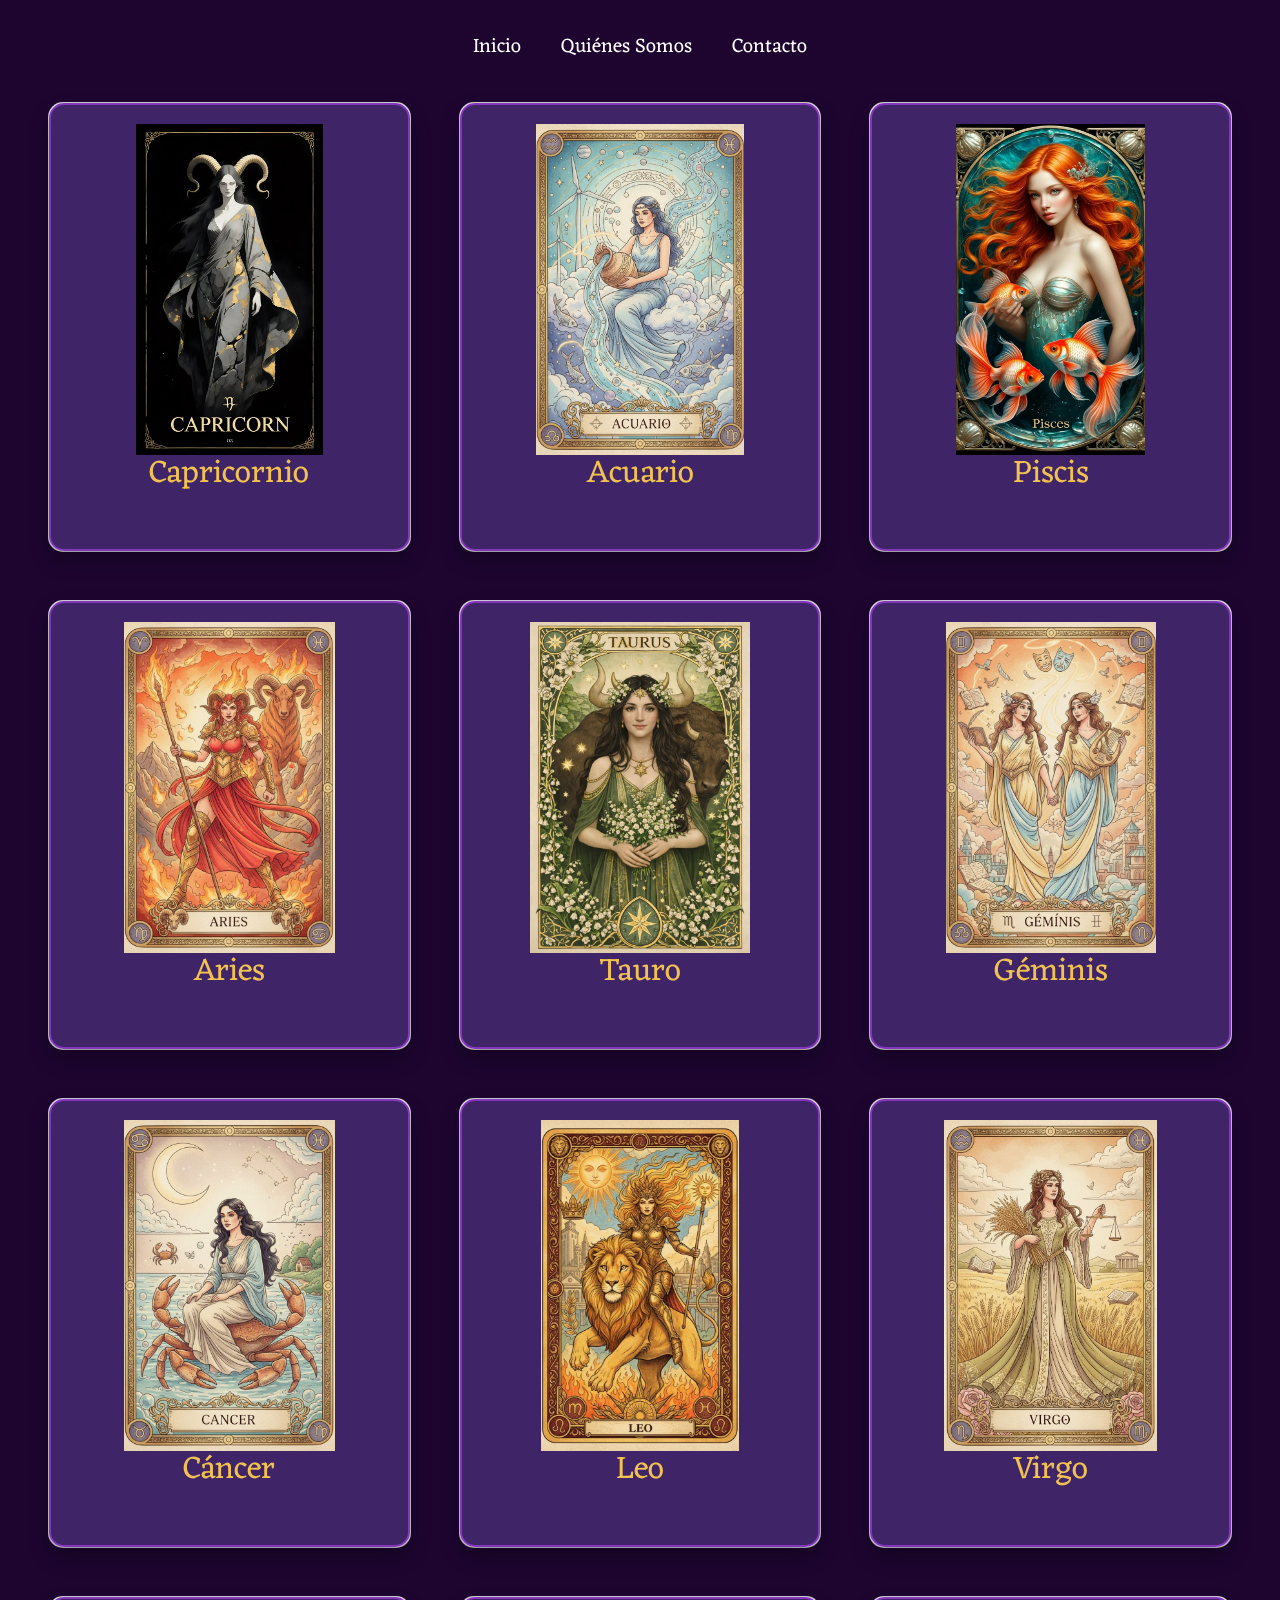
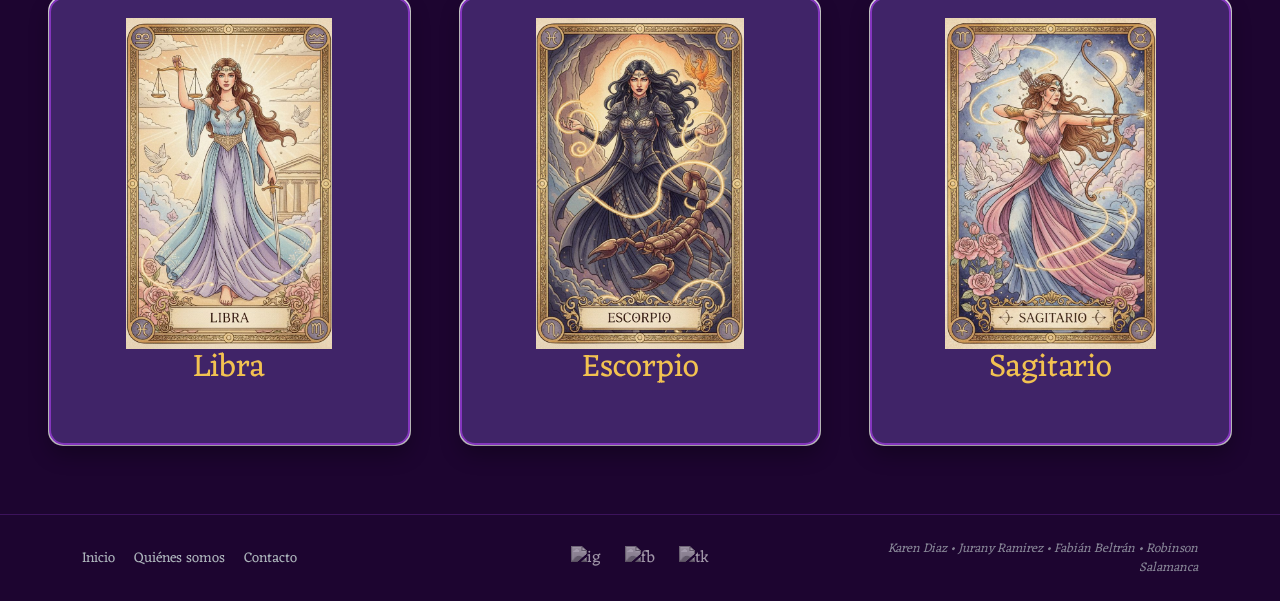
==== commit 0c79d10d: "estilos" ====
--- a/index.html
+++ b/index.html
@@ -35,7 +35,7 @@
         </div>
       </div>
     </nav>
-    <main id="galeria-signos">
+    <main class="d-flex gap-5  flex-wrap px-5 py-2">
       <div class="card" id="capricornio" onclick="voltear(this)">
         <div class="card-frente">
           <img
--- a/css/styles.css
+++ b/css/styles.css
@@ -188,6 +188,7 @@
   cursor: pointer;
   transform-style: preserve-3d;
   transition: transform 0.8s cubic-bezier(0.175, 0.885, 0.32, 1.275);
+  border-radius: 15px;
 }
 
 .card.flipped {
